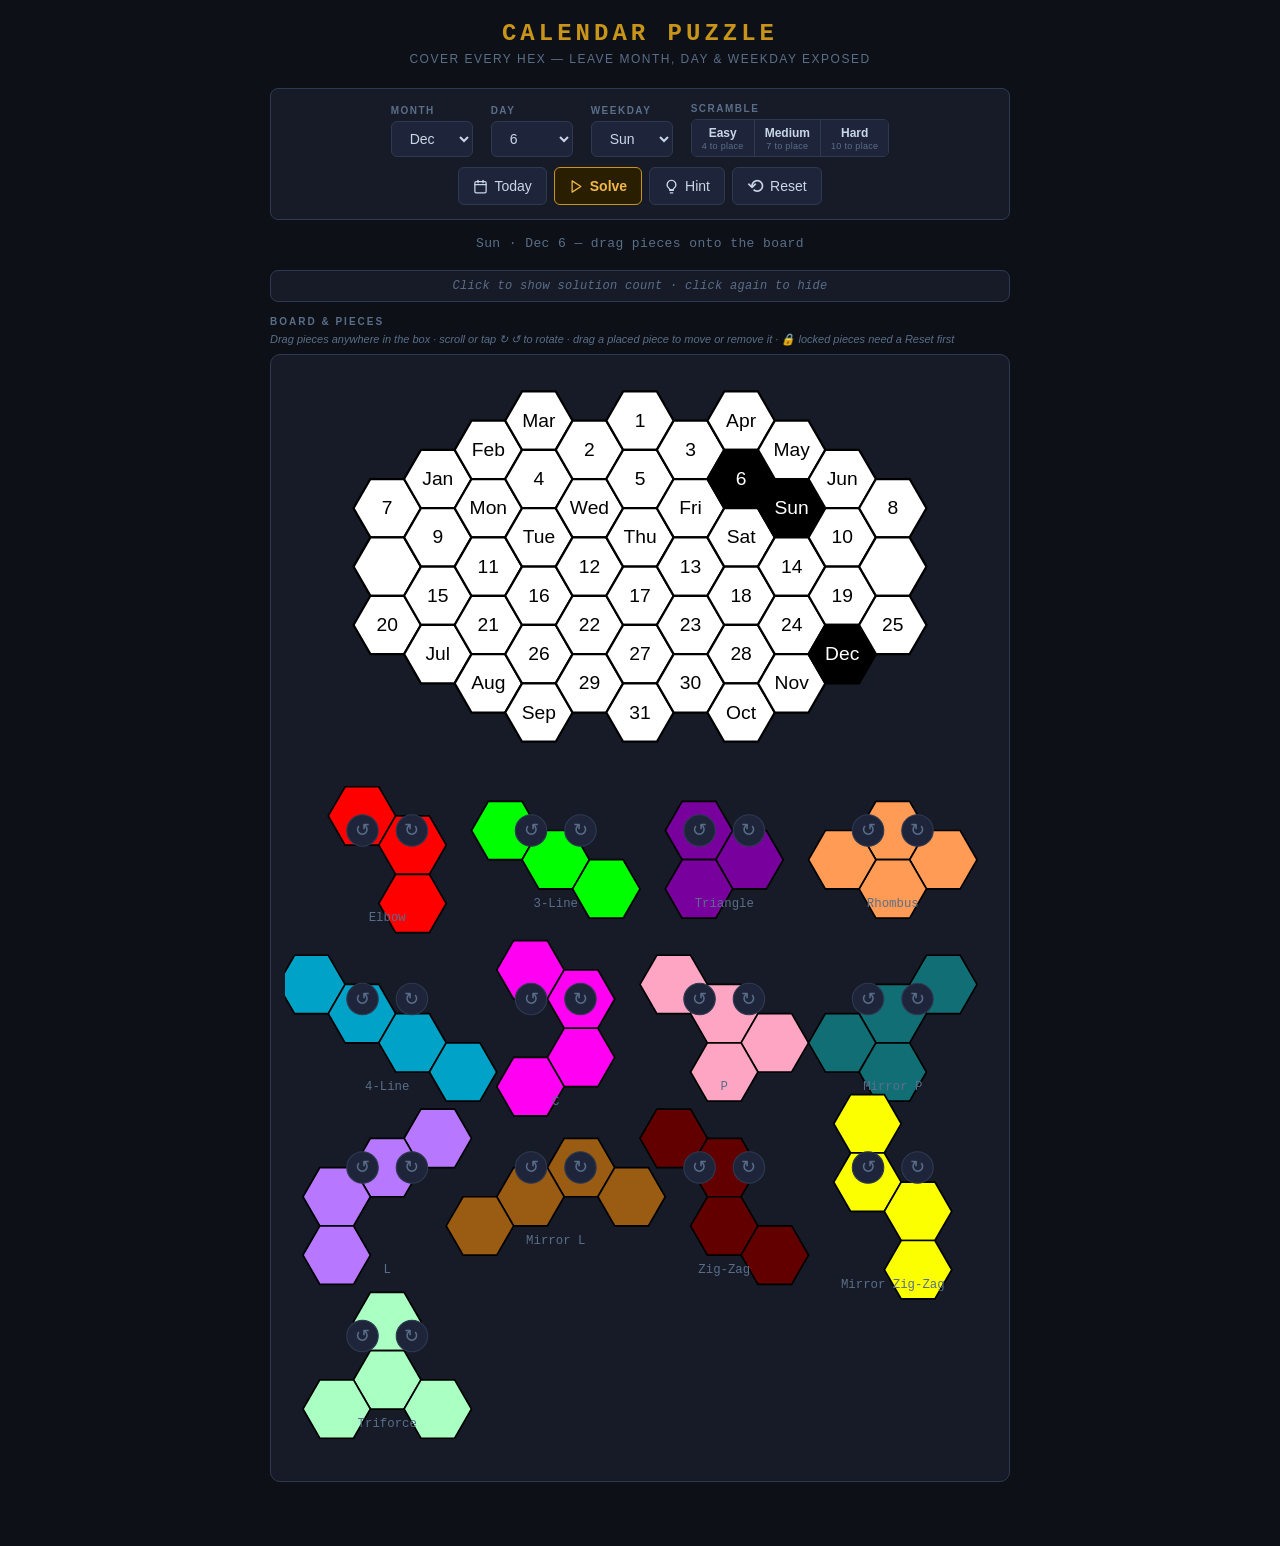
==== index.html @ e6e09b1a "added randomization to solver and hinter" ====
<!DOCTYPE html>
<html lang="en">
<head>
  <meta charset="UTF-8" />
  <meta name="viewport" content="width=device-width, initial-scale=1.0" />
  <title>Hex Calendar Puzzle</title>
  <style>
    *, *::before, *::after { box-sizing: border-box; margin: 0; padding: 0; }

    :root {
      --bg:         #0d1117;
      --surface:    #161b27;
      --surface2:   #1e253a;
      --border:     #2e3a52;
      --border-hi:  #4a5e80;
      --text:       #c9d6e8;
      --text-muted: #5a6e8a;
      --accent:     #c8941a;
      --accent-hi:  #f0b84a;
      --danger:     #e05555;
      --success:    #4caf50;
      --radius:     8px;
      --mono:       'Courier New', Courier, monospace;
      --ui:         -apple-system, BlinkMacSystemFont, 'Segoe UI', sans-serif;
    }

    body {
      font-family: var(--ui);
      background: var(--bg);
      color: var(--text);
      min-height: 100vh;
      display: flex;
      flex-direction: column;
      align-items: center;
      padding: 20px 16px 48px;
    }

    header { text-align: center; margin-bottom: 22px; }

    h1 {
      font-family: var(--mono);
      font-size: clamp(16px, 4vw, 24px);
      font-weight: 700;
      letter-spacing: 4px;
      text-transform: uppercase;
      color: var(--accent);
      margin-bottom: 5px;
    }

    .tagline {
      font-size: 12px;
      color: var(--text-muted);
      letter-spacing: 1.5px;
      text-transform: uppercase;
    }

    .controls {
      background: var(--surface);
      border: 1px solid var(--border);
      border-radius: var(--radius);
      padding: 14px 18px;
      display: flex;
      flex-wrap: wrap;
      gap: 10px 18px;
      align-items: flex-end;
      justify-content: center;
      margin-bottom: 16px;
      width: 100%;
      max-width: 740px;
    }

    .cg { display: flex; flex-direction: column; gap: 5px; }

    label {
      font-size: 10px;
      font-weight: 600;
      letter-spacing: 1.5px;
      text-transform: uppercase;
      color: var(--text-muted);
    }

    select {
      background: var(--surface2);
      border: 1px solid var(--border);
      border-radius: 6px;
      color: var(--text);
      font-size: 14px;
      font-family: var(--ui);
      padding: 8px 14px;
      cursor: pointer;
      outline: none;
      min-width: 82px;
      transition: border-color 0.15s;
      appearance: auto;
    }
    select:hover, select:focus { border-color: var(--border-hi); }

    .btn {
      display: inline-flex;
      align-items: center;
      justify-content: center;
      gap: 6px;
      background: var(--surface2);
      border: 1px solid var(--border);
      border-radius: 6px;
      color: var(--text);
      font-family: var(--ui);
      font-size: 14px;
      height: 38px;
      padding: 8px 14px;
      cursor: pointer;
      transition: background 0.15s, border-color 0.15s, transform 0.1s;
      white-space: nowrap;
    }
    .btn:hover { background: #252f47; border-color: var(--border-hi); }
    .btn:active { transform: scale(0.97); }
    .btn:disabled { opacity: 0.4; cursor: not-allowed; transform: none; }

    .btn.primary {
      background: #2a1e00;
      border-color: var(--accent);
      color: var(--accent-hi);
      font-weight: 600;
    }
    .btn.primary:hover { background: #3a2800; }

    .btn svg {
      width: 15px; height: 15px;
      stroke: currentColor; fill: none;
      stroke-width: 2; stroke-linecap: round; stroke-linejoin: round;
      flex-shrink: 0;
    }

    .btn-symbol { font-size: 20px; }

    .scramble-group {
      display: flex;
      border: 1px solid var(--border);
      border-radius: 6px;
      overflow: hidden;
      height: 38px;
    }
    .scramble-opt {
      flex: 1;
      display: flex;
      flex-direction: column;
      align-items: center;
      justify-content: center;
      gap: 1px;
      background: var(--surface2);
      border: none;
      border-right: 1px solid var(--border);
      color: var(--text);
      font-family: var(--ui);
      cursor: pointer;
      padding: 4px 10px;
      transition: background 0.15s, opacity 0.15s;
    }
    .scramble-opt:last-child { border-right: none; }
    .scramble-opt:hover { background: #252f47; }
    .scramble-opt:active { transform: scale(0.97); }
    .scramble-opt:disabled { opacity: 0.4; cursor: not-allowed; transform: none; }
    .scramble-opt .so-title {
      font-size: 12px;
      font-weight: 600;
    }
    .scramble-opt .so-sub {
      font-size: 9px;
      color: var(--text-muted);
      letter-spacing: 0.3px;
      white-space: nowrap;
    }

    @keyframes spin { to { transform: rotate(360deg); } }
    .spinner {
      display: none;
      width: 15px; height: 15px;
      border: 2px solid transparent;
      border-top-color: var(--accent-hi);
      border-radius: 50%;
      animation: spin 0.65s linear infinite;
    }

    #output {
      font-size: 13px;
      font-family: var(--mono);
      color: var(--text-muted);
      text-align: center;
      min-height: 20px;
      margin-bottom: 14px;
      letter-spacing: 0.4px;
      transition: color 0.2s;
    }
    #output.solved  { color: var(--success); font-weight: 700; }
    #output.error   { color: var(--danger); }
    #output.loading { color: var(--accent-hi); }

    .solution-info {
      display: flex;
      align-items: center;
      justify-content: center;
      gap: 8px;
      font-family: var(--mono);
      font-size: 12px;
      color: var(--text-muted);
      background: var(--surface);
      border: 1px solid var(--border);
      border-radius: var(--radius);
      padding: 8px 14px;
      margin-bottom: 14px;
      width: 100%;
      max-width: 740px;
      letter-spacing: 0.3px;
      transition: border-color 0.2s;
      cursor: pointer;
      user-select: none;
    }
    .solution-info:hover { border-color: var(--border-hi); }
    .solution-info .si-label {
      text-transform: uppercase;
      letter-spacing: 1px;
      font-size: 10px;
    }
    .solution-info .si-value {
      color: var(--accent-hi);
      font-weight: 700;
      font-size: 14px;
    }
    .solution-info .si-placeholder {
      font-style: italic;
    }
    .solution-info.zero { border-color: var(--danger); }
    .solution-info.zero .si-value { color: var(--danger); }
    .solution-info.capped .si-value { color: var(--accent-hi); }
    .solution-info.paused {
      opacity: 0.5;
      transition: opacity 0.15s;
    }

    /* ── merged board + tray box ─────────────────────────── */
    .puzzle-header {
      display: flex;
      align-items: center;
      justify-content: space-between;
      flex-wrap: wrap;
      gap: 6px 14px;
      width: 100%;
      max-width: 740px;
      margin-bottom: 8px;
    }

    .puzzle-title {
      font-size: 10px;
      font-weight: 600;
      letter-spacing: 2px;
      text-transform: uppercase;
      color: var(--text-muted);
    }

    .puzzle-hint {
      font-size: 11px;
      color: var(--text-muted);
      font-style: italic;
    }

    .puzzle-box {
      background: var(--surface);
      border: 1px solid var(--border);
      border-radius: 10px;
      padding: 14px;
      width: 100%;
      max-width: 740px;
      position: relative;
      transition: opacity 0.2s;
    }

    #board, #board * {
      touch-action: none;
    }

    #board {
      display: block;
      width: 100%;
      height: auto;
    }

    .piece-group { cursor: grab; touch-action: none; }
    .piece-group.dragging { cursor: grabbing; }
    .piece-group .rot-btn-bg { fill: var(--surface2); stroke: var(--border); }
    .piece-group .rot-btn-txt { fill: var(--text-muted); }
    .piece-group:hover .rot-btn-bg { stroke: var(--border-hi); }

    .drop-valid   { filter: drop-shadow(0 0 6px rgba(76,175,80,0.9)); }
    .drop-invalid { filter: drop-shadow(0 0 6px rgba(224,85,85,0.9)); }

    .locked-cell { cursor: not-allowed !important; }
    .locked-label { pointer-events: none; }

    /* Hint highlighting: marks the target cells on the board, and the tray
       piece that goes there — shows where, leaves placing it to the player. */
    .hint-cell { fill-opacity: 0.45; stroke-width: 5; pointer-events: none; }

    .piece-group.hint-target { filter: drop-shadow(0 0 8px #ffee58) drop-shadow(0 0 8px #ffee58); }

    .legend {
      margin-top: 16px;
      display: flex;
      flex-wrap: wrap;
      gap: 6px 12px;
      justify-content: center;
      max-width: 740px;
    }

    .li {
      display: flex;
      align-items: center;
      gap: 5px;
      font-size: 11px;
      color: var(--text-muted);
    }

    .sw {
      width: 13px; height: 13px;
      border-radius: 3px;
      border: 1px solid rgba(255,255,255,0.1);
      flex-shrink: 0;
    }

    @media (max-width: 480px) {
      .controls { padding: 10px 12px; gap: 8px 12px; }
      select { font-size: 13px; padding: 6px 8px; min-width: 72px; }
      .btn { font-size: 12px; padding: 7px 10px; }
    }
  </style>
</head>
<body>

<header>
  <h1>Calendar Puzzle</h1>
  <p class="tagline">Cover every hex — leave month, day &amp; weekday exposed</p>
</header>

<div class="controls">
  <div class="cg">
    <label for="selMonth">Month</label>
    <select id="selMonth">
      <option>Jan</option><option>Feb</option><option>Mar</option>
      <option>Apr</option><option>May</option><option>Jun</option>
      <option>Jul</option><option>Aug</option><option>Sep</option>
      <option>Oct</option><option>Nov</option><option>Dec</option>
    </select>
  </div>
  <div class="cg">
    <label for="selDay">Day</label>
    <select id="selDay"></select>
  </div>
  <div class="cg">
    <label for="selWeekday">Weekday</label>
    <select id="selWeekday">
      <option>Sun</option><option>Mon</option><option>Tue</option>
      <option>Wed</option><option>Thu</option><option>Fri</option><option>Sat</option>
    </select>
  </div>
  <div class="cg">
    <label>Scramble</label>
    <div class="scramble-group" id="scrambleGroup">
      <button type="button" class="scramble-opt" id="scrambleEasy" data-n="9">
        <span class="so-title">Easy</span>
        <span class="so-sub">4 to place</span>
      </button>
      <button type="button" class="scramble-opt" id="scrambleMedium" data-n="6">
        <span class="so-title">Medium</span>
        <span class="so-sub">7 to place</span>
      </button>
      <button type="button" class="scramble-opt" id="scrambleHard" data-n="3">
        <span class="so-title">Hard</span>
        <span class="so-sub">10 to place</span>
      </button>
    </div>
  </div>
  <div class="cg" style="flex-direction:row;gap:7px;align-items:flex-end;">
    <button class="btn" id="todayBtn">
      <svg viewBox="0 0 24 24"><rect x="3" y="4" width="18" height="18" rx="2"/><line x1="3" y1="9" x2="21" y2="9"/><line x1="8" y1="2" x2="8" y2="6"/><line x1="16" y1="2" x2="16" y2="6"/></svg>
      Today
    </button>
    <button class="btn primary" id="solveButton">
      <span class="spinner" id="spinner"></span>
      <svg id="solveIcon" viewBox="0 0 24 24"><polygon points="5 3 19 12 5 21 5 3"/></svg>
      Solve
    </button>
    <button class="btn" id="hintButton">
      <span class="spinner" id="hintSpinner"></span>
      <svg id="hintIcon" viewBox="0 0 24 24"><path d="M9 18h6"/><path d="M10 22h4"/><path d="M12 2a7 7 0 0 0-4 12.7c.6.5 1 1.2 1 2.05V17h6v-.25c0-.85.4-1.55 1-2.05A7 7 0 0 0 12 2z"/></svg>
      Hint
    </button>
    <button class="btn" id="resetBtn">
      <span class="btn-symbol">⟲</span>Reset
    </button>
  </div>
</div>

<div id="output">Choose a date above, then drag pieces or hit Solve</div>

<div class="solution-info" id="solutionInfo" role="button" tabindex="0" title="Click to reveal the solution count">
  <span class="si-placeholder" id="solutionPlaceholder">Click to show solution count · click again to hide</span>
  <span class="si-label">Possible solutions from here</span>
  <span class="si-value" id="solutionCountVal">–</span>
</div>

<div class="puzzle-header">
  <span class="puzzle-title">Board &amp; pieces</span>
  <span class="puzzle-hint">Drag pieces anywhere in the box · scroll or tap ↻ ↺ to rotate · drag a placed piece to move or remove it · 🔒 locked pieces need a Reset first</span>
</div>

<div class="puzzle-box" id="puzzleBox">
  <svg id="board" xmlns="http://www.w3.org/2000/svg"></svg>
</div>

<div class="legend" id="legend"></div>

<script>
"use strict";

const BOARD = [
    [  "7",    "",  "20",  null,  null,  null,  null,  null],
    ["Jan",   "9",  "15", "Jul",  null,  null,  null,  null],
    ["Feb", "Mon",  "11",  "21", "Aug",  null,  null,  null],
    ["Mar",   "4", "Tue",  "16",  "26", "Sep",  null,  null],
    [ null,   "2", "Wed",  "12",  "22",  "29",  null,  null],
    [ null,   "1",   "5", "Thu",  "17",  "27",  "31",  null],
    [ null,  null,   "3", "Fri",  "13",  "23",  "30",  null],
    [ null,  null, "Apr",   "6", "Sat",  "18",  "28", "Oct"],
    [ null,  null,  null, "May", "Sun",  "14",  "24", "Nov"],
    [ null,  null,  null,  null, "Jun",  "10",  "19", "Dec"],
    [ null,  null,  null,  null,  null,   "8",    "",  "25"],
];

function boardToSolution(board, targetMonth, targetDay, targetWeekday) {
    const rows = board.length;
    const cols = board[0].length;
    const solution = Array.from({length: rows}, () => Array(cols).fill(0));
    for (let r = 0; r < rows; r++) {
        for (let c = 0; c < cols; c++) {
            const val = board[r][c];
            if (val === null) {
                solution[r][c] = -1;
            } else if (val === targetMonth || val === targetDay || val === targetWeekday) {
                solution[r][c] = -2;
            }
        }
    }
    return solution;
}

const PIECES = {
             "Elbow": [[0,0], [1,0], [2,1]],
            "3-Line": [[0,0], [1,0], [2,0]],
          "Triangle": [[0,0], [1,0], [1,1]],
           "Rhombus": [[0,0], [1,0], [1,1], [0,1]],
            "4-Line": [[0,0], [1,0], [2,0], [3,0]],
                 "C": [[0,0], [1,0], [2,1], [2,2]],
                 "P": [[0,0], [1,0], [2,0], [2,1]],
          "Mirror P": [[0,0], [0,1], [0,2], [1,2]],
                 "L": [[0,0], [0,1], [0,2], [1,3]],
          "Mirror L": [[0,0], [0,1], [0,2], [1,0]],
           "Zig-Zag": [[0,0], [1,0], [2,1], [3,1]],
    "Mirror Zig-Zag": [[0,0], [1,1], [2,1], [3,2]],
          "Triforce": [[0,0], [1,1], [2,1], [1,2]]
};

function generateUniqueRotations(basePiece) {
    const rotations = [];
    const seen = new Set();
    let currentPiece = basePiece.map(c => [...c]);
    for (let i = 0; i < 6; i++) {
        const rotated = currentPiece.map(([x, y]) => [x - y, x]);
        const [x0, y0] = rotated[0];
        const anchored = rotated.map(([x, y]) => [x - x0, y - y0]);
        const minX = Math.min(...anchored.map(([x]) => x));
        const minY = Math.min(...anchored.map(([,y]) => y));
        const normalized = anchored.map(([x, y]) => [x - minX, y - minY]).sort();
        const key = JSON.stringify(normalized);
        if (!seen.has(key)) {
            seen.add(key);
            rotations.push(anchored);
        }
        currentPiece = rotated;
    }
    return rotations;
}

const PIECE_ROTATIONS = Object.fromEntries(
    Object.entries(PIECES).map(([name, coords]) => [name, generateUniqueRotations(coords)])
);

const NEIGHBOR_COORDS = [[-1,0], [1,0], [0,-1], [0,1], [1,1], [-1,-1]];

// Fisher–Yates shuffle into a new array — never mutates the input, since
// PIECE_ROTATIONS entries are shared global data reused across every solve.
function shuffledCopy(arr) {
    const a = arr.slice();
    for (let i = a.length - 1; i > 0; i--) {
        const j = Math.floor(Math.random() * (i + 1));
        [a[i], a[j]] = [a[j], a[i]];
    }
    return a;
}

class PuzzleSolver {
    constructor(board, targetMonth, targetDay, targetWeekday, fixedState = null) {
        this.board = board;
        this.targetMonth = targetMonth;
        this.targetDay = targetDay;
        this.targetWeekday = targetWeekday;
        this.rows = board.length;
        this.cols = board[0].length;
        this.solution = [];
        this.usedPieces = {};
        this.fixedState = fixedState; // pieces already on the board that must stay put
        // Randomize which piece/rotation/anchor candidatePlacements() tries
        // first, so Solve and Hint don't always land on the same solution
        // for a given fixed state. SolutionCounter (below) turns this back
        // off, since it just needs a correct total, not variety.
        this.randomizeOrder = true;
        this.solverSetup();
    }

    solverSetup() {
        this.solution = this.fixedState
            ? this.fixedState.map(row => row.slice())
            : boardToSolution(BOARD, this.targetMonth, this.targetDay, this.targetWeekday);
        this.usedPieces = Object.fromEntries(Object.entries(PIECES).map(([name]) => [name, false]));
        if (this.fixedState) {
            // Any piece already present in the fixed state is locked in: mark it
            // used so the solver treats those cells as filled and never tries to
            // place (or displace) that piece elsewhere.
            const placedColors = new Set();
            for (const row of this.solution) for (const v of row) if (v > 0) placedColors.add(v);
            PIECE_NAMES.forEach((name, i) => {
                if (placedColors.has(i + 1)) this.usedPieces[name] = true;
            });
        }
    }

    hasUnfillableHoles() {
        const visited = Array.from({length: this.rows}, () => Array(this.cols).fill(false));
        for (let r = 0; r < this.rows; r++) {
            for (let c = 0; c < this.cols; c++) {
                if (this.solution[r][c] !== 0 || visited[r][c]) continue;
                let size = 0;
                const queue = [[r, c]];
                visited[r][c] = true;
                while (queue.length) {
                    const [cr, cc] = queue.shift();
                    size++;
                    for (const [dr, dc] of NEIGHBOR_COORDS) {
                        const nr = cr + dr, nc = cc + dc;
                        if (nr >= 0 && nr < this.rows && nc >= 0 && nc < this.cols &&
                            this.solution[nr][nc] === 0 && !visited[nr][nc]) {
                            visited[nr][nc] = true;
                            queue.push([nr, nc]);
                        }
                    }
                }
                // Piece sizes are 3 (×3) and 4 (×10). A connected empty region can
                // only ever be filled if its size is some non-negative combination
                // of 3s and 4s — impossible sizes are exactly 1, 2, and 5 (the
                // Frobenius/"coin problem" gaps for denominations 3 and 4; every
                // integer above 5, including 7 = 3+4, is representable). This is a
                // fast necessary-condition prune, not a full fit/shape check —
                // hasUnfillableHoles() catches only clearly-dead branches early;
                // the real placement search still verifies everything else.
                if ([1, 2, 5].includes(size)) return true;
            }
        }
        return false;
    }

    // First still-empty board cell, in reading order, or null if the board
    // is completely filled.
    findFirstEmptyCell() {
        for (let r = 0; r < this.rows; r++)
            for (let c = 0; c < this.cols; c++)
                if (this.solution[r][c] === 0) return [r, c];
        return null;
    }

    // Every way an unused piece (in some rotation, anchored at some cell of
    // itself) can be placed so that it covers the given target cell without
    // overlapping a filled cell or running off the board. Shared by both
    // PuzzleSolver (stop at the first full solution) and SolutionCounter
    // (keep going and tally every solution) so the placement-generation
    // logic itself only lives in one place.
    *candidatePlacements(rTarget, cTarget) {
        let pieceOrder = PIECE_NAMES.map((name, idx) => [idx, name]);
        if (this.randomizeOrder) pieceOrder = shuffledCopy(pieceOrder);

        for (const [idx, name] of pieceOrder) {
            if (this.usedPieces[name]) continue;
            const orientations = this.randomizeOrder ? shuffledCopy(PIECE_ROTATIONS[name]) : PIECE_ROTATIONS[name];
            for (const orientation of orientations) {
                const pivots = this.randomizeOrder ? shuffledCopy(orientation) : orientation;
                for (const [rPivot, cPivot] of pivots) {
                    const placed = [];
                    let canPlace = true;
                    for (const [dx, dy] of orientation) {
                        const nr = rTarget + dx - rPivot;
                        const nc = cTarget + dy - cPivot;
                        if (nr >= 0 && nr < this.rows && nc >= 0 && nc < this.cols &&
                            this.solution[nr][nc] === 0) {
                            placed.push([nr, nc]);
                        } else {
                            canPlace = false;
                            break;
                        }
                    }
                    if (canPlace) yield { idx, name, placed };
                }
            }
        }
    }

    solve() {
        if (this.hasUnfillableHoles()) return false;
        const target = this.findFirstEmptyCell();
        if (!target) return true;
        const [rTarget, cTarget] = target;
        for (const { idx, name, placed } of this.candidatePlacements(rTarget, cTarget)) {
            for (const [pr, pc] of placed) this.solution[pr][pc] = idx + 1;
            this.usedPieces[name] = true;
            if (this.solve()) return true;
            this.usedPieces[name] = false;
            for (const [pr, pc] of placed) this.solution[pr][pc] = 0;
        }
        return false;
    }
}

function solveCalendar(month, day, weekday, fixedState = null) {
    const solver = new PuzzleSolver(BOARD, month, day, weekday, fixedState);
    return { solved: solver.solve(), solution: solver.solution };
}

/* ═══════════════════════════════════════════════════════════
   Solution counting — extends PuzzleSolver and reuses all of its
   setup (solverSetup), pruning (hasUnfillableHoles), and placement
   enumeration (candidatePlacements/findFirstEmptyCell). Only
   solve() itself is overridden, since counting needs genuinely
   different termination behavior: instead of stopping at the
   first full solution, it keeps going and tallies every way the
   remaining empty cells could be filled from here. Exhaustive
   counting on a mostly-empty board can explore an enormous search
   tree, so this is bounded by both a result cap and a wall-clock
   time budget; once either is hit it reports a lower bound
   instead of hanging the tab.
═══════════════════════════════════════════════════════════ */
class SolutionCounter extends PuzzleSolver {
    constructor(board, targetMonth, targetDay, targetWeekday, fixedState, cap, timeBudgetMs) {
        super(board, targetMonth, targetDay, targetWeekday, fixedState);
        // Counting needs an exhaustive, reproducible traversal — not variety —
        // so turn PuzzleSolver's randomized ordering back off.
        this.randomizeOrder = false;
        this.count = 0;
        this.nodes = 0;
        this.cap = cap;
        this.timeBudgetMs = timeBudgetMs;
        this.startTime = Date.now();
        this.timedOut = false;
    }

    solve() {
        this.nodes++;
        // Only check the clock every so often — Date.now() on every node
        // would itself slow the search down.
        if ((this.nodes & 0xFFF) === 0 && Date.now() - this.startTime > this.timeBudgetMs) {
            this.timedOut = true;
            return;
        }
        if (this.timedOut || this.count >= this.cap) return;
        if (this.hasUnfillableHoles()) return;

        const target = this.findFirstEmptyCell();
        if (!target) { this.count++; return; }

        const [rTarget, cTarget] = target;
        for (const { idx, name, placed } of this.candidatePlacements(rTarget, cTarget)) {
            for (const [pr, pc] of placed) this.solution[pr][pc] = idx + 1;
            this.usedPieces[name] = true;
            this.solve();
            this.usedPieces[name] = false;
            for (const [pr, pc] of placed) this.solution[pr][pc] = 0;
            if (this.timedOut || this.count >= this.cap) return;
        }
    }
}

const SOLUTION_COUNT_CAP = 100;
const SOLUTION_COUNT_TIME_BUDGET_MS = 1000;

function countSolutionsFromState(month, day, weekday, fixedState) {
    const counter = new SolutionCounter(
        BOARD, month, day, weekday, fixedState,
        SOLUTION_COUNT_CAP, SOLUTION_COUNT_TIME_BUDGET_MS
    );
    counter.solve();
    return {
        count: counter.count,
        capped: counter.count >= SOLUTION_COUNT_CAP,
        timedOut: counter.timedOut
    };
}

// Recomputing is deferred (rAF + setTimeout) so it never blocks the redraw
// or drag flow that triggered it, and a token guards against an older,
// slower count overwriting a newer board state's result if two updates
// get scheduled back-to-back.
let solutionCountToken = 0;

// Whether the player has chosen to hide the solution count (a spoiler for
// the puzzle's difficulty). We still keep computing it in the background so
// it's ready instantly the moment they reveal it again.
let solutionCountHidden = true; // collapsed by default
let lastSolutionResult = null;

// Shows/hides the placeholder vs. the actual label+value based purely on
// the current hidden preference — 0 solutions is treated the same as any
// other count, so the player can only find out by choosing to reveal it.
// The red/orange border styling is likewise only applied while expanded —
// a collapsed div should look neutral, not give away a dead end via color.
function updateSolutionInfoDisplay() {
    const wrap = document.getElementById("solutionInfo");
    const placeholder = document.getElementById("solutionPlaceholder");
    const label = wrap ? wrap.querySelector(".si-label") : null;
    const valEl = document.getElementById("solutionCountVal");
    if (!wrap || !placeholder || !label || !valEl) return;

    const expanded = !solutionCountHidden;

    placeholder.style.display = expanded ? "none" : "inline";
    label.style.display = expanded ? "inline" : "none";
    valEl.style.display = expanded ? "inline" : "none";
    wrap.title = solutionCountHidden ? "Click to reveal the solution count" : "Click to hide the solution count";

    wrap.classList.remove("zero", "capped");
    if (expanded && lastSolutionResult) {
        const { count, capped, timedOut } = lastSolutionResult;
        if (count === 0) wrap.classList.add("zero");
        else if (capped || timedOut) wrap.classList.add("capped");
    }
}

function toggleSolutionCountHidden() {
    solutionCountHidden = !solutionCountHidden;
    updateSolutionInfoDisplay();
}

function scheduleSolutionCount() {
    // While a piece is picked up, the board is mid-move and not a state worth
    // spending a search on — skip entirely and leave the last known count
    // showing (dimmed via the "paused" class) until the piece is dropped.
    if (isHoldingPiece) return;

    const token = ++solutionCountToken;
    const wrap = document.getElementById("solutionInfo");
    const valEl = document.getElementById("solutionCountVal");
    if (wrap && valEl) {
        wrap.classList.remove("zero", "capped");
        valEl.textContent = "counting…";
    }
    requestAnimationFrame(() => setTimeout(() => {
        if (token !== solutionCountToken) return; // superseded by a newer board state
        const m = selMonth.value, d = selDay.value, w = selWeekday.value;
        const fixedState = manualState.map(row => row.slice());
        const result = countSolutionsFromState(m, d, w, fixedState);
        if (token !== solutionCountToken) return;
        renderSolutionCount(result);
    }, 20));
}

function renderSolutionCount(result) {
    lastSolutionResult = result;
    const valEl = document.getElementById("solutionCountVal");
    if (!valEl) return;

    const { count, capped, timedOut } = result;
    if (count === 0) {
        valEl.textContent = "0 — no solution from here";
    } else if (capped) {
        valEl.textContent = `${SOLUTION_COUNT_CAP}+`;
    } else if (timedOut) {
        valEl.textContent = `${count}+ (still counting…)`;
    } else {
        valEl.textContent = `${count}`;
    }
    updateSolutionInfoDisplay();
}

(() => {
    const wrap = document.getElementById("solutionInfo");
    if (!wrap) return;
    wrap.addEventListener("click", toggleSolutionCountHidden);
    wrap.addEventListener("keydown", e => {
        if (e.key === "Enter" || e.key === " ") { e.preventDefault(); toggleSolutionCountHidden(); }
    });
    updateSolutionInfoDisplay();
})();

const COLORS = {
    "-2": "#000000", "-1": "none", "0": "#ffffff",
     "1": "#ff0000",  "2": "#00ff00",  "3": "#78009D",
     "4": "#ff9b54",  "5": "#00a3c7",  "6": "#ff00f2",
     "7": "#ffa5c4",  "8": "#126E75",  "9": "#b778ff",
    "10": "#9A5B12", "11": "#620000", "12": "#FBFF00", "13": "#aaffc3",
};

const HEX_RADIUS = 30;

function hexPoints(cx, cy) {
    const points = [];
    for (let i = 0; i < 6; i++) {
        const ang = (Math.PI / 180) * (60 * i);
        points.push(`${cx + HEX_RADIUS * Math.cos(ang)},${cy + HEX_RADIUS * Math.sin(ang)}`);
    }
    return points.join(" ");
}

// boardToPixel(row, col): row drives x-axis, col drives y-axis (with shear)
// x = 1.5 * R * row
// y = sqrt(3) * R * (col - row/2)
function boardToPixel(row, col) {
    return [
        1.5 * HEX_RADIUS * row,
        Math.sqrt(3) * HEX_RADIUS * (col - row / 2)
    ];
}

function makeSVG(tag) {
    return document.createElementNS("http://www.w3.org/2000/svg", tag);
}

/* ═══════════════════════════════════════════════════════════
   Merged board + tray layout
   The whole SVG is one shared coordinate space: the calendar
   grid occupies the top region, and the open "tray" region
   below it is free space where loose pieces can be dropped
   anywhere.
═══════════════════════════════════════════════════════════ */
const PIECE_NAMES = Object.keys(PIECES);

function computeLayout() {
    // Natural (unshifted) board bounding box, using the raw boardToPixel formula.
    let minX = Infinity, maxX = -Infinity, minY = Infinity, maxY = -Infinity;
    for (let r = 0; r < BOARD.length; r++) {
        for (let c = 0; c < BOARD[r].length; c++) {
            if (BOARD[r][c] === null) continue;
            const [x, y] = boardToPixel(r, c);
            minX = Math.min(minX, x - HEX_RADIUS);
            maxX = Math.max(maxX, x + HEX_RADIUS);
            minY = Math.min(minY, y - HEX_RADIUS);
            maxY = Math.max(maxY, y + HEX_RADIUS);
        }
    }
    const boardW = maxX - minX, boardH = maxY - minY;
    const trayCols = 4;
    const slot = 150;
    const trayRows = Math.ceil(PIECE_NAMES.length / trayCols);
    const trayW = trayCols * slot;
    const trayH = trayRows * slot;
    const gap = 26;
    const pad = 16;
    const totalW = Math.max(boardW, trayW);
    const totalH = boardH + gap + trayH;

    // BOARD_ORIGIN maps raw boardToPixel(row,col) output into world space,
    // shifted so the board is horizontally centered within totalW and
    // top-aligned at world y = 0.
    const boardOrigin = {
        x: (totalW - boardW) / 2 - minX,
        y: -minY
    };

    // Tray region is likewise centered within totalW, placed below the board.
    const trayX0 = (totalW - trayW) / 2;
    const trayY0 = boardH + gap;

    return {
        boardOrigin,
        boardMinX: (totalW - boardW) / 2, boardMaxX: (totalW - boardW) / 2 + boardW,
        boardMinY: 0, boardMaxY: boardH,
        trayX0, trayY0, trayCols, trayRows, slot,
        viewX: -pad, viewY: -pad,
        viewW: totalW + pad * 2, viewH: totalH + pad * 2
    };
}

const LAYOUT = computeLayout();
const BOARD_ORIGIN = LAYOUT.boardOrigin;

function initSVG() {
    const svg = document.getElementById("board");
    svg.innerHTML = "";
    svg.setAttribute("viewBox", `${LAYOUT.viewX} ${LAYOUT.viewY} ${LAYOUT.viewW} ${LAYOUT.viewH}`);

    // Diagonal-hatch pattern overlaid on locked (scrambled) pieces so they
    // read as "not draggable" at a glance, independent of piece color.
    const defs = makeSVG("defs");
    const pattern = makeSVG("pattern");
    pattern.setAttribute("id", "lockHatch");
    pattern.setAttribute("width", "7");
    pattern.setAttribute("height", "7");
    pattern.setAttribute("patternUnits", "userSpaceOnUse");
    pattern.setAttribute("patternTransform", "rotate(45)");
    const hatchLine = makeSVG("line");
    hatchLine.setAttribute("x1", "0"); hatchLine.setAttribute("y1", "0");
    hatchLine.setAttribute("x2", "0"); hatchLine.setAttribute("y2", "7");
    hatchLine.setAttribute("stroke", "rgba(13,17,23,0.6)");
    hatchLine.setAttribute("stroke-width", "3.5");
    pattern.appendChild(hatchLine);
    defs.appendChild(pattern);
    svg.appendChild(defs);

    const boardLayer = makeSVG("g");
    boardLayer.id = "boardLayer";
    svg.appendChild(boardLayer);
    const freeLayer = makeSVG("g");
    freeLayer.id = "freeLayer";
    svg.appendChild(freeLayer);
    const hintLayer = makeSVG("g");
    hintLayer.id = "hintLayer";
    hintLayer.style.pointerEvents = "none";
    svg.appendChild(hintLayer);
}

function drawBoard(board) {
    // The board's real state is changing, so any earlier hint is now stale —
    // clear it rather than leaving a highlight pointing at an outdated target.
    hintedPieceIdx = -1;
    const hintLayer = document.getElementById("hintLayer");
    if (hintLayer) hintLayer.innerHTML = "";

    const layer = document.getElementById("boardLayer");
    layer.innerHTML = "";
    const lockedCentroids = {}; // colorIdx -> {sx, sy, n}

    for (let row = 0; row < board.length; row++) {
        for (let col = 0; col < board[row].length; col++) {
            const cell = board[row][col];
            if (cell === -1) continue;

            const [rawX, rawY] = boardToPixel(row, col);
            const x = rawX + BOARD_ORIGIN.x, y = rawY + BOARD_ORIGIN.y;
            const isLocked = cell > 0 && pieceStates[cell - 1] && pieceStates[cell - 1].locked;

            const poly = makeSVG("polygon");
            poly.setAttribute("points", hexPoints(x, y));
            poly.setAttribute("fill", COLORS[cell]);
            poly.setAttribute("stroke", "black");
            poly.setAttribute("stroke-width", "2");
            if (cell > 0) {
                if (isLocked) {
                    // Locked pieces (placed by Scramble) can't be picked up —
                    // no drag listeners — and are visually flagged with a
                    // dashed outline plus a hatch overlay below.
                    poly.setAttribute("class", "locked-cell");
                    poly.setAttribute("stroke-dasharray", "3,2.5");
                } else {
                    poly.style.cursor = "grab";
                    poly.dataset.row = row;
                    poly.dataset.col = col;
                    poly.addEventListener("pointerdown", onBoardPieceDragStart, {passive: false});
                    poly.addEventListener("touchstart", blockNativeTouchScroll, {passive: false});
                }
            }
            layer.appendChild(poly);

            if (isLocked) {
                const hatch = makeSVG("polygon");
                hatch.setAttribute("points", hexPoints(x, y));
                hatch.setAttribute("fill", "url(#lockHatch)");
                hatch.setAttribute("stroke", "none");
                hatch.setAttribute("class", "locked-label");
                layer.appendChild(hatch);

                const acc = (lockedCentroids[cell] = lockedCentroids[cell] || { sx: 0, sy: 0, n: 0 });
                acc.sx += x; acc.sy += y; acc.n++;
            }

            const text = makeSVG("text");
            text.setAttribute("x", x);
            text.setAttribute("y", y);
            text.setAttribute("text-anchor", "middle");
            text.setAttribute("dominant-baseline", "middle");
            text.setAttribute("dy", "0.05em");
            text.setAttribute("font-size", String(HEX_RADIUS / 1.75));
            text.setAttribute("font-family", "Arial");
            text.setAttribute("fill", cell === -2 ? "white" : "black");
            text.textContent = BOARD[row][col];
            if (cell > 0) {
                if (isLocked) {
                    text.setAttribute("class", "locked-label");
                } else {
                    text.style.cursor = "grab";
                    text.dataset.row = row;
                    text.dataset.col = col;
                    text.addEventListener("pointerdown", onBoardPieceDragStart, {passive: false});
                    text.addEventListener("touchstart", blockNativeTouchScroll, {passive: false});
                }
            }
            layer.appendChild(text);
        }
    }

    // One small lock badge per locked piece, centered over all of its cells.
    Object.values(lockedCentroids).forEach(({ sx, sy, n }) => {
        const cx = sx / n, cy = sy / n;
        const badge = makeSVG("g");
        badge.setAttribute("class", "locked-label");
        const bg = makeSVG("circle");
        bg.setAttribute("cx", cx); bg.setAttribute("cy", cy);
        bg.setAttribute("r", String(HEX_RADIUS * 0.4));
        bg.setAttribute("fill", "rgba(13,17,23,0.8)");
        bg.setAttribute("stroke", "white");
        bg.setAttribute("stroke-width", "1");
        badge.appendChild(bg);
        const glyph = makeSVG("text");
        glyph.setAttribute("x", cx); glyph.setAttribute("y", cy);
        glyph.setAttribute("text-anchor", "middle");
        glyph.setAttribute("dominant-baseline", "middle");
        glyph.setAttribute("dy", "0.05em");
        glyph.setAttribute("font-size", String(HEX_RADIUS * 0.5));
        glyph.textContent = "🔒";
        badge.appendChild(glyph);
        layer.appendChild(badge);
    });
}

/* ═══════════════════════════════════════════════════════════
   Manual play state
═══════════════════════════════════════════════════════════ */
const MONTHS = ["Jan","Feb","Mar","Apr","May","Jun","Jul","Aug","Sep","Oct","Nov","Dec"];
const WEEKDAYS = ["Sun","Mon","Tue","Wed","Thu","Fri","Sat"];

let manualState = [];
let pieceStates = [];
let isAutoSolved = false;
let hintedPieceIdx = -1; // which tray piece (if any) the Hint button is pointing at

function getPieceCells(pieceIdx, rotIdx) {
    const name = PIECE_NAMES[pieceIdx];
    const rots = PIECE_ROTATIONS[name];
    return rots[rotIdx % rots.length];
}

function initManualState(hardReset = false) {
    const m = selMonth.value, d = selDay.value, w = selWeekday.value;
    manualState = boardToSolution(BOARD, m, d, w);
    // Preserve free (x,y) positions across date changes where possible, else assign
    // defaults — unless hardReset is requested, in which case every piece goes back
    // to its original tray slot regardless of where it was before.
    pieceStates = PIECE_NAMES.map((_, i) => ({
        rotIdx: (!hardReset && pieceStates[i]) ? pieceStates[i].rotIdx : 0,
        placed: false,
        locked: false,
        x: (!hardReset && pieceStates[i]) ? pieceStates[i].x : undefined,
        y: (!hardReset && pieceStates[i]) ? pieceStates[i].y : undefined
    }));
    isAutoSolved = false;
}

function redrawBoard() { drawBoard(manualState); scheduleSolutionCount(); }

function removePieceFromBoard(pieceIdx) {
    const ps = pieceStates[pieceIdx];
    if (!ps.placed) return;
    const cells = getPieceCells(pieceIdx, ps.rotIdx);
    const coords = cells.map(([dr, dc]) => [ps.anchorRow + dr, ps.anchorCol + dc]);
    const colorIdx = pieceIdx + 1;
    for (const [r, c] of coords) {
        if (manualState[r] && manualState[r][c] === colorIdx) manualState[r][c] = 0;
    }
    ps.placed = false;
}

// Picking up a piece that's already snapped onto the board: detach it from
// the board (without visually moving it) and hand off straight into the
// normal free-drag flow, so it can be dropped on a new cell or out in the
// open box.
function onBoardPieceDragStart(e) {
    e.preventDefault();
    e.stopPropagation(); // never let a piece touch fall through to board pan/zoom
    if (dragPieceIdx >= 0) return; // a drag is already in progress on another finger
    const r = parseInt(e.target.dataset.row);
    const c = parseInt(e.target.dataset.col);
    if (isNaN(r) || isNaN(c)) return;
    const colorIdx = manualState[r][c];
    if (colorIdx <= 0) return;
    const pieceIdx = colorIdx - 1;
    const ps = pieceStates[pieceIdx];
    setHoldingPiece(true);

    // Compute the piece's current world position (matches where it's drawn
    // on the board right now) so it doesn't jump when it becomes "free".
    const b = pieceLocalBounds(pieceIdx, ps.rotIdx);
    const [rawAnchorX, rawAnchorY] = boardToPixel(ps.anchorRow, ps.anchorCol);
    const anchorWorldX = rawAnchorX + BOARD_ORIGIN.x, anchorWorldY = rawAnchorY + BOARD_ORIGIN.y;
    ps.x = anchorWorldX - b.pts[0][0] + b.cx;
    ps.y = anchorWorldY - b.pts[0][1] + b.cy;

    removePieceFromBoard(pieceIdx);
    redrawBoard();
    renderFreePieces();

    const [cx, cy] = getClientXY(e);
    beginDrag(pieceIdx, cx, cy, e.pointerId, e.target);
}

function tryPlacePiece(pieceIdx, cells, anchorRow, anchorCol) {
    const colorIdx = pieceIdx + 1;
    const coords = cells.map(([dr, dc]) => [anchorRow + dr, anchorCol + dc]);
    for (const [r, c] of coords) {
        if (r < 0 || r >= manualState.length || c < 0 || c >= manualState[0].length) return false;
        if (manualState[r][c] !== 0) return false;
    }
    for (const [r, c] of coords) manualState[r][c] = colorIdx;
    const ps = pieceStates[pieceIdx];
    ps.placed = true;
    ps.anchorRow = anchorRow;
    ps.anchorCol = anchorCol;
    return true;
}

function checkWin() {
    for (let r = 0; r < manualState.length; r++)
        for (let c = 0; c < manualState[r].length; c++)
            if (manualState[r][c] === 0) return false;
    return true;
}

/* ═══════════════════════════════════════════════════════════
   Free piece rendering (loose pieces anywhere in the box)
═══════════════════════════════════════════════════════════ */
function pieceLocalBounds(pieceIdx, rotIdx) {
    const cells = getPieceCells(pieceIdx, rotIdx);
    const pts = cells.map(([r, c]) => boardToPixel(r, c));
    const minX = Math.min(...pts.map(p => p[0]));
    const maxX = Math.max(...pts.map(p => p[0]));
    const minY = Math.min(...pts.map(p => p[1]));
    const maxY = Math.max(...pts.map(p => p[1]));
    return { cells, pts, minX, maxX, minY, maxY, cx: (minX + maxX) / 2, cy: (minY + maxY) / 2 };
}

function buildPieceGroup(pieceIdx, centerX, centerY) {
    const ps = pieceStates[pieceIdx];
    const color = COLORS[String(pieceIdx + 1)];
    const b = pieceLocalBounds(pieceIdx, ps.rotIdx);

    const g = makeSVG("g");
    g.setAttribute("class", pieceIdx === hintedPieceIdx ? "piece-group hint-target" : "piece-group");
    g.setAttribute("transform", `translate(${centerX - b.cx},${centerY - b.cy})`);

    b.pts.forEach(([x, y]) => {
        const poly = makeSVG("polygon");
        poly.setAttribute("points", hexPoints(x, y));
        poly.setAttribute("fill", color);
        poly.setAttribute("stroke", "black");
        poly.setAttribute("stroke-width", "1.5");
        g.appendChild(poly);
    });

    const label = makeSVG("text");
    label.setAttribute("x", b.cx);
    label.setAttribute("y", b.maxY + 16);
    label.setAttribute("text-anchor", "middle");
    label.setAttribute("font-size", "11");
    label.setAttribute("font-family", "monospace");
    label.setAttribute("fill", "#5a6e8a");
    label.style.pointerEvents = "none";
    label.textContent = PIECE_NAMES[pieceIdx];
    g.appendChild(label);

    const ROT_BTN_R = 14;      // was 9 — bigger, easier to tap on mobile
    const ROT_BTN_GAP = 22;    // horizontal spread between the two buttons
    const ROT_BTN_RISE = 26;   // how far above the centroid the buttons sit
    const btnY = b.cy - ROT_BTN_RISE;
    const mkRotBtn = (dx, symbol, dir) => {
        const btn = makeSVG("g");
        btn.style.cursor = "pointer";
        const bg = makeSVG("circle");
        bg.setAttribute("class", "rot-btn-bg");
        bg.setAttribute("cx", b.cx + dx);
        bg.setAttribute("cy", btnY);
        bg.setAttribute("r", String(ROT_BTN_R));
        const txt = makeSVG("text");
        txt.setAttribute("class", "rot-btn-txt");
        txt.setAttribute("x", b.cx + dx);
        txt.setAttribute("y", btnY);
        txt.setAttribute("text-anchor", "middle");
        txt.setAttribute("dominant-baseline", "middle");
        txt.setAttribute("dy", "0.05em");
        txt.setAttribute("font-size", "16");
        txt.style.pointerEvents = "none";
        txt.textContent = symbol;
        btn.appendChild(bg);
        btn.appendChild(txt);
        btn.addEventListener("pointerdown", e => e.stopPropagation());
        btn.addEventListener("touchstart", e => e.stopPropagation(), { passive: false });
        btn.addEventListener("click", e => { e.stopPropagation(); rotatePiece(pieceIdx, dir); });
        return btn;
    };
    g.appendChild(mkRotBtn(-ROT_BTN_GAP, "↺", -1));
    g.appendChild(mkRotBtn(ROT_BTN_GAP, "↻", 1));

    g.title = `${PIECE_NAMES[pieceIdx]} — drag anywhere, scroll or tap ↻↺ to rotate`;
    g.addEventListener("pointerdown", e => onPieceDragStart(e, pieceIdx), {passive: false});
    g.addEventListener("touchstart", blockNativeTouchScroll, {passive: false});
    g.addEventListener("wheel", e => {
        e.preventDefault();
        const [mx, my] = getClientXY(e);
        const pivot = screenToLocal(mx, my);
        rotatePiece(pieceIdx, e.deltaY > 0 ? 1 : -1, pivot);
    }, {passive: false});

    return g;
}

function drawHintHighlight(cells, colorIdx) {
    const hintLayer = document.getElementById("hintLayer");
    if (!hintLayer) return;
    hintLayer.innerHTML = "";
    const color = COLORS[String(colorIdx)] || "#ffee58";
    for (const [row, col] of cells) {
        const [rawX, rawY] = boardToPixel(row, col);
        const x = rawX + BOARD_ORIGIN.x, y = rawY + BOARD_ORIGIN.y;
        const glow = makeSVG("polygon");
        glow.setAttribute("points", hexPoints(x, y));
        glow.setAttribute("fill", color);
        glow.setAttribute("stroke", "#ffee58");
        glow.setAttribute("class", "hint-cell");
        hintLayer.appendChild(glow);
    }
}

function renderFreePieces() {
    const layer = document.getElementById("freeLayer");
    layer.innerHTML = "";
    let slotIdx = 0;
    PIECE_NAMES.forEach((name, i) => {
        const ps = pieceStates[i];
        if (ps.placed) { slotIdx++; return; }
        if (ps.x === undefined || ps.y === undefined) {
            const col = slotIdx % LAYOUT.trayCols;
            const row = Math.floor(slotIdx / LAYOUT.trayCols);
            ps.x = LAYOUT.trayX0 + col * LAYOUT.slot + LAYOUT.slot / 2;
            ps.y = LAYOUT.trayY0 + row * LAYOUT.slot + LAYOUT.slot / 2;
        }
        slotIdx++;
        layer.appendChild(buildPieceGroup(i, ps.x, ps.y));
    });
}

// Measures the exact angle (radians) between two orientations of a piece.
// Cell index i means the same physical cell across every rotation entry (the
// rotation generator applies the same transform to every cell in lockstep),
// and boardToPixel(0,0) is always the pixel origin, so comparing any one
// non-origin cell's angle before/after tells us the true rotation delta —
// even for pieces whose unique-rotation list skips some 60° steps due to
// symmetry, where the jump between consecutive rotIdx values isn't always
// a plain 60°.
function pieceRotationAngle(pieceIdx, oldRotIdx, newRotIdx) {
    const cellsOld = getPieceCells(pieceIdx, oldRotIdx);
    const cellsNew = getPieceCells(pieceIdx, newRotIdx);
    for (let i = 1; i < cellsOld.length; i++) {
        const [xo, yo] = boardToPixel(cellsOld[i][0], cellsOld[i][1]);
        if (Math.hypot(xo, yo) < 1e-6) continue; // degenerate — try the next cell
        const [xn, yn] = boardToPixel(cellsNew[i][0], cellsNew[i][1]);
        return Math.atan2(yn, xn) - Math.atan2(yo, xo);
    }
    return 0;
}

function rotatePiece(pieceIdx, dir, pivot = null) {
    const ps = pieceStates[pieceIdx];
    const name = PIECE_NAMES[pieceIdx];
    const nRots = PIECE_ROTATIONS[name].length;
    const oldRotIdx = ps.rotIdx;
    const newRotIdx = ((oldRotIdx + dir) % nRots + nRots) % nRots;

    // Rotate the piece's world position around the given pivot (e.g. the
    // mouse) instead of leaving its centroid fixed, so the point under the
    // cursor stays put — same idea as zooming a map around the cursor.
    if (pivot && ps.x !== undefined && ps.y !== undefined) {
        const theta = pieceRotationAngle(pieceIdx, oldRotIdx, newRotIdx);
        const cosT = Math.cos(theta), sinT = Math.sin(theta);
        const vx = ps.x - pivot.x, vy = ps.y - pivot.y;
        ps.x = pivot.x + (vx * cosT - vy * sinT);
        ps.y = pivot.y + (vx * sinT + vy * cosT);
    }

    ps.rotIdx = newRotIdx;
    renderFreePieces();
}

/* ═══════════════════════════════════════════════════════════
   Drag & drop — pieces move freely within the shared SVG
   coordinate space; dropping on a valid board cell snaps the
   piece in, dropping anywhere else in the box just leaves it
   floating at that spot.
═══════════════════════════════════════════════════════════ */
let dragPieceIdx = -1;
let dragStart = null;
let activePointerId = null;

// True for the entire span the user has a piece picked up — from the
// initial pointerdown until it's dropped (placed or left loose). The
// solution-count search is paused for that whole span (see
// scheduleSolutionCount) rather than just while the pointer is moving, since
// even the moment of pickup already changes the board (a piece leaves it).
let isHoldingPiece = false;

function setHoldingPiece(holding) {
    isHoldingPiece = holding;
    const wrap = document.getElementById("solutionInfo");
    if (wrap) wrap.classList.toggle("paused", holding);
}

// Pointer Events' preventDefault() does NOT cancel native touch scrolling —
// only a real touchstart/touchmove event's preventDefault() (or touch-action
// CSS, which Safari doesn't fully honor on SVG elements) does that. These
// listeners exist purely to stop the browser's own pan/scroll gesture from
// competing with a single-finger drag; all the actual drag logic lives in
// the Pointer Event handlers below.
function blockNativeTouchScroll(e) { e.preventDefault(); }
document.addEventListener("touchmove", e => { if (dragPieceIdx >= 0 || boardPointers.size > 0) e.preventDefault(); }, {passive: false});

function getClientXY(e) {
    if (e.touches && e.touches.length) return [e.touches[0].clientX, e.touches[0].clientY];
    if (e.changedTouches && e.changedTouches.length) return [e.changedTouches[0].clientX, e.changedTouches[0].clientY];
    return [e.clientX, e.clientY];
}

function screenToLocal(cx, cy) {
    const svg = document.getElementById("board");
    const ctm = svg.getScreenCTM();
    if (!ctm) return null;
    const pt = svg.createSVGPoint();
    pt.x = cx; pt.y = cy;
    return pt.matrixTransform(ctm.inverse());
}

function onPieceDragStart(e, pieceIdx) {
    e.preventDefault();
    e.stopPropagation(); // never let a piece touch fall through to board pan/zoom
    if (dragPieceIdx >= 0) return; // a drag is already in progress on another finger
    setHoldingPiece(true);
    const [cx, cy] = getClientXY(e);
    beginDrag(pieceIdx, cx, cy, e.pointerId, e.target);
}

function beginDrag(pieceIdx, cx, cy, pointerId, captureEl) {
    const loc = screenToLocal(cx, cy);
    if (!loc) return;
    dragPieceIdx = pieceIdx;
    activePointerId = pointerId;
    const ps = pieceStates[pieceIdx];
    dragStart = { pointerX: loc.x, pointerY: loc.y, pieceX: ps.x, pieceY: ps.y };
    // Pointer capture keeps this exact pointer's events routed to us even if
    // it moves off the original element, and stops other browser gestures
    // (like page panning) from hijacking a single-finger drag.
    if (captureEl && captureEl.setPointerCapture && pointerId !== undefined) {
        try { captureEl.setPointerCapture(pointerId); } catch (err) {}
    }
    document.addEventListener("pointermove", onPieceDragMove, {passive: false});
    document.addEventListener("pointerup", onPieceDragEnd);
    document.addEventListener("pointercancel", onPieceDragEnd);
}

function clamp(v, lo, hi) { return Math.max(lo, Math.min(hi, v)); }

function onPieceDragMove(e) {
    if (dragPieceIdx < 0) return;
    if (e.pointerId !== undefined && e.pointerId !== activePointerId) return;
    e.preventDefault();
    const [cx, cy] = getClientXY(e);
    const loc = screenToLocal(cx, cy);
    if (!loc) return;
    const dx = loc.x - dragStart.pointerX, dy = loc.y - dragStart.pointerY;
    const ps = pieceStates[dragPieceIdx];
    ps.x = clamp(dragStart.pieceX + dx, LAYOUT.viewX + 15, LAYOUT.viewX + LAYOUT.viewW - 15);
    ps.y = clamp(dragStart.pieceY + dy, LAYOUT.viewY + 15, LAYOUT.viewY + LAYOUT.viewH - 15);
    renderFreePieces();

    const hit = getHoveredBoardCell(dragPieceIdx);
    document.getElementById("board").setAttribute("class", hit ? (hit.valid ? "drop-valid" : "drop-invalid") : "");
}

function onPieceDragEnd(e) {
    if (e && e.pointerId !== undefined && e.pointerId !== activePointerId) return;
    document.removeEventListener("pointermove", onPieceDragMove);
    document.removeEventListener("pointerup", onPieceDragEnd);
    document.removeEventListener("pointercancel", onPieceDragEnd);
    activePointerId = null;
    document.getElementById("board").setAttribute("class", "");
    setHoldingPiece(false); // the hold is over — resume solution counting

    if (dragPieceIdx < 0) return;
    const pieceIdx = dragPieceIdx;
    const ps = pieceStates[pieceIdx];
    const cells = getPieceCells(pieceIdx, ps.rotIdx);
    const hit = getHoveredBoardCell(pieceIdx);

    if (hit && hit.valid) {
        if (tryPlacePiece(pieceIdx, cells, hit.anchorRow, hit.anchorCol)) {
            redrawBoard();
            renderFreePieces();
            if (checkWin()) {
                setStatus("🎉 Puzzle solved! Well done!", "solved");
            } else {
                const rem = pieceStates.filter(p => !p.placed).length;
                setStatus(`"${PIECE_NAMES[pieceIdx]}" placed · ${rem} piece${rem !== 1 ? "s" : ""} remaining`);
            }
        }
    } else {
        // Left as a loose piece wherever it was dropped in the box. If it
        // came from the board, picking it up already changed manualState
        // (see onBoardPieceDragStart) and redrawBoard() isn't called on this
        // path, so the paused count needs an explicit nudge to catch up.
        renderFreePieces();
        scheduleSolutionCount();
    }
    dragPieceIdx = -1;
    dragStart = null;
}

/* ─────────────────────────────────────────────────────────
   Board pan & pinch-zoom (touch only — mouse users don't
   need it, and it must never fire for a touch already
   claimed by a piece drag; those call stopPropagation()).

   One finger on empty space pans; two fingers pinch-zoom
   (and dragging the pinch midpoint pans at the same time,
   like any normal map/photo gesture). Everything is driven
   by directly rewriting the SVG's viewBox — piece dragging
   keeps working unchanged since it goes through the live
   screen-to-SVG CTM, which already reflects the current
   pan/zoom.
───────────────────────────────────────────────────────── */
const boardEl = document.getElementById("board");
const boardPointers = new Map(); // pointerId -> {x, y} in screen coords
let boardGesture = null;         // reference snapshot captured at gesture (re)start

const MIN_VIEW_W = LAYOUT.viewW / 4; // up to 4x zoom in
const MAX_VIEW_W = LAYOUT.viewW;     // never zoom out past the full board

function getViewBox() {
    const vb = boardEl.viewBox.baseVal;
    return { x: vb.x, y: vb.y, w: vb.width, h: vb.height };
}

function setViewBox(vb) {
    boardEl.setAttribute("viewBox", `${vb.x} ${vb.y} ${vb.w} ${vb.h}`);
}

function clampViewBox(vb) {
    const w = clamp(vb.w, MIN_VIEW_W, MAX_VIEW_W);
    const h = w * (LAYOUT.viewH / LAYOUT.viewW);
    const x = clamp(vb.x, LAYOUT.viewX, LAYOUT.viewX + LAYOUT.viewW - w);
    const y = clamp(vb.y, LAYOUT.viewY, LAYOUT.viewY + LAYOUT.viewH - h);
    return { x, y, w, h };
}

function boardMidAndDist(pts) {
    if (pts.length < 2) return { mid: pts[0], dist: 0 };
    const [a, b] = pts;
    return { mid: { x: (a.x + b.x) / 2, y: (a.y + b.y) / 2 }, dist: Math.hypot(a.x - b.x, a.y - b.y) };
}

// Capture a fresh reference snapshot for the current set of pointers. Called
// whenever a finger goes down or up, so the gesture never jumps — it just
// continues smoothly from wherever the view currently is.
function startBoardGesture() {
    const pts = Array.from(boardPointers.values());
    if (pts.length === 0) { boardGesture = null; return; }
    const rect = boardEl.getBoundingClientRect();
    const { mid, dist } = boardMidAndDist(pts);
    const vb = getViewBox();
    const fracX = (mid.x - rect.left) / rect.width;
    const fracY = (mid.y - rect.top) / rect.height;
    boardGesture = {
        rect,
        startViewBox: vb,
        startDist: dist,
        startMidLocal: { x: vb.x + fracX * vb.w, y: vb.y + fracY * vb.h }
    };
}

function updateBoardGesture() {
    if (!boardGesture) return;
    const pts = Array.from(boardPointers.values());
    if (pts.length === 0) return;
    const { rect, startViewBox, startDist, startMidLocal } = boardGesture;
    const { mid, dist } = boardMidAndDist(pts);

    let newW = startViewBox.w;
    if (pts.length >= 2 && startDist > 0) {
        newW = startViewBox.w / (dist / startDist);
    }
    newW = clamp(newW, MIN_VIEW_W, MAX_VIEW_W);
    const newH = newW * (startViewBox.h / startViewBox.w);

    const fracX = (mid.x - rect.left) / rect.width;
    const fracY = (mid.y - rect.top) / rect.height;

    setViewBox(clampViewBox({
        x: startMidLocal.x - fracX * newW,
        y: startMidLocal.y - fracY * newH,
        w: newW,
        h: newH
    }));
}

boardEl.addEventListener("pointerdown", e => {
    if (e.pointerType !== "touch") return; // mouse users keep the existing drag-only behavior
    boardPointers.set(e.pointerId, { x: e.clientX, y: e.clientY });
    startBoardGesture();
});

boardEl.addEventListener("pointermove", e => {
    if (!boardPointers.has(e.pointerId)) return;
    e.preventDefault();
    boardPointers.set(e.pointerId, { x: e.clientX, y: e.clientY });
    updateBoardGesture();
}, { passive: false });

function releaseBoardPointer(e) {
    if (!boardPointers.has(e.pointerId)) return;
    boardPointers.delete(e.pointerId);
    startBoardGesture(); // re-anchor to whatever finger(s) remain, no jump
}
boardEl.addEventListener("pointerup", releaseBoardPointer);
boardEl.addEventListener("pointercancel", releaseBoardPointer);

// Real touchstart/touchmove preventDefault, for the same reason as
// blockNativeTouchScroll above: Pointer Events' preventDefault() alone
// doesn't stop native scrolling/pinch-zoom on the page.
boardEl.addEventListener("touchstart", blockNativeTouchScroll, { passive: false });

/* ─────────────────────────────────────────────────────────
   getHoveredBoardCell: figure out which board [row,col] a
   dragged piece's anchor cell (cells[0]) is currently sitting
   over, based on where the piece is actually rendered
   (pieceStates[i].x/y), not the raw cursor position — the two
   can differ since the piece is dragged from wherever it was
   grabbed, not necessarily its bounding-box center.

   boardToPixel(row, col) gives:
     x = 1.5 * R * row      →  row = x / (1.5 * R)
     y = √3 * R * (col - row/2)  →  col = y / (√3 * R) + row/2

   So to invert: compute rowF first from x, then colF from y+rowF.
───────────────────────────────────────────────────────── */
function getHoveredBoardCell(pieceIdx) {
    const ps = pieceStates[pieceIdx];
    const b = pieceLocalBounds(pieceIdx, ps.rotIdx);
    const cells = b.cells;

    // World position of the piece's anchor cell (cells[0]), matching
    // how buildPieceGroup positions the group: translate(ps.x - b.cx, ps.y - b.cy)
    const originX = ps.x - b.cx;
    const originY = ps.y - b.cy;
    const anchorX = originX + b.pts[0][0];
    const anchorY = originY + b.pts[0][1];

    // Quick reject: only consider board-snap if within the board's
    // pixel bounding box (plus a small margin) — otherwise this is
    // a free drop in the open tray area.
    const m = HEX_RADIUS;
    if (anchorX < LAYOUT.boardMinX - m || anchorX > LAYOUT.boardMaxX + m ||
        anchorY < LAYOUT.boardMinY - m || anchorY > LAYOUT.boardMaxY + m) {
        return null;
    }

    // Convert world anchor position into the raw (unshifted) board-local
    // space that boardToPixel(row,col) operates in.
    const localX = anchorX - BOARD_ORIGIN.x;
    const localY = anchorY - BOARD_ORIGIN.y;

    // Invert boardToPixel: x=1.5*R*row → row; y=√3*R*(col-row/2) → col
    const rowF = localX / (1.5 * HEX_RADIUS);
    const colF = localY / (Math.sqrt(3) * HEX_RADIUS) + rowF / 2;

    // Search a neighbourhood of candidate cells (axial rounding can be ambiguous at corners)
    const candidates = [];
    for (let dr = -1; dr <= 1; dr++)
        for (let dc = -1; dc <= 1; dc++)
            candidates.push([Math.round(rowF) + dr, Math.round(colF) + dc]);

    // Pick the candidate whose centre is closest to the anchor point
    let best = null, bestDist = Infinity;
    for (const [row, col] of candidates) {
        const [cx2, cy2] = boardToPixel(row, col);
        const dist = Math.hypot(localX - cx2, localY - cy2);
        if (dist < bestDist) { bestDist = dist; best = [row, col]; }
    }

    // Reject if the anchor is clearly between cells (more than one hex-radius away)
    if (!best || bestDist > HEX_RADIUS * 1.5) return null;

    const [row, col] = best;

    // Anchor the piece so its first cell lands on [row, col]
    const [dr0, dc0] = cells[0];
    const anchorRow = row - dr0;
    const anchorCol = col - dc0;

    // Validate all piece cells
    const toBoardCoords = cells.map(([dr, dc]) => [anchorRow + dr, anchorCol + dc]);
    let valid = true;
    for (const [r, c] of toBoardCoords) {
        if (r < 0 || r >= manualState.length ||
            c < 0 || c >= manualState[0].length ||
            manualState[r][c] !== 0) {
            valid = false;
            break;
        }
    }

    return { row, col, anchorRow, anchorCol, valid };
}

/* ═══════════════════════════════════════════════════════════
   UI wiring
═══════════════════════════════════════════════════════════ */
const selMonth   = document.getElementById("selMonth");
const selDay     = document.getElementById("selDay");
const selWeekday = document.getElementById("selWeekday");
const outputEl   = document.getElementById("output");
const solveBtn   = document.getElementById("solveButton");
const spinner2   = document.getElementById("spinner");
const solveIcon  = document.getElementById("solveIcon");
const hintBtn    = document.getElementById("hintButton");
const hintSpinner= document.getElementById("hintSpinner");
const hintIcon   = document.getElementById("hintIcon");
const scrambleOptBtns = Array.from(document.querySelectorAll(".scramble-opt"));
const legendEl   = document.getElementById("legend");
const puzzleBox  = document.getElementById("puzzleBox");

(function buildDays() {
    for (let d = 1; d <= 31; d++) {
        const opt = document.createElement("option");
        opt.value = opt.textContent = String(d);
        selDay.appendChild(opt);
    }
})();

function applyToday() {
    const n = new Date();
    selMonth.value   = MONTHS[n.getMonth()];
    selDay.value     = String(n.getDate());
    selWeekday.value = WEEKDAYS[n.getDay()];
}
applyToday();

function setStatus(msg, cls = "") { outputEl.textContent = msg; outputEl.className = cls; }

initSVG();

function drawInitial(hardReset = false) {
    legendEl.innerHTML = "";
    puzzleBox.style.opacity = "1";
    initManualState(hardReset);
    redrawBoard();
    renderFreePieces();
    setStatus(`${selWeekday.value} · ${selMonth.value} ${selDay.value} — drag pieces onto the board`);
}

drawInitial();

selMonth.addEventListener("change",   () => drawInitial());
selDay.addEventListener("change",     () => drawInitial());
selWeekday.addEventListener("change", () => drawInitial());
document.getElementById("todayBtn").addEventListener("click", () => { applyToday(); drawInitial(); });
document.getElementById("resetBtn").addEventListener("click", () => { legendEl.innerHTML = ""; drawInitial(true); });

// After solving, figure out which rotation + anchor cell reproduces a given
// piece's actual cells in the solution, so it stays draggable afterward
// (removePieceFromBoard needs a rotIdx/anchor that matches what's drawn).
function deriveRotAndAnchor(pieceIdx, cells) {
    const name = PIECE_NAMES[pieceIdx];
    const cellKey = ([r, c]) => `${r},${c}`;
    const cellSet = new Set(cells.map(cellKey));
    const rots = PIECE_ROTATIONS[name];
    for (let rotIdx = 0; rotIdx < rots.length; rotIdx++) {
        const orientation = rots[rotIdx];
        for (const [ar, ac] of cells) {
            const anchorRow = ar - orientation[0][0];
            const anchorCol = ac - orientation[0][1];
            const mapped = orientation.map(([dr, dc]) => cellKey([anchorRow + dr, anchorCol + dc]));
            if (mapped.length === cellSet.size && mapped.every(k => cellSet.has(k))) {
                return { rotIdx, anchorRow, anchorCol };
            }
        }
    }
    return null;
}

function syncPieceStatesFromSolution(solution) {
    const cellsByColor = {};
    for (let r = 0; r < solution.length; r++) {
        for (let c = 0; c < solution[r].length; c++) {
            const v = solution[r][c];
            if (v > 0) (cellsByColor[v] = cellsByColor[v] || []).push([r, c]);
        }
    }
    pieceStates.forEach((ps, i) => {
        const cells = cellsByColor[i + 1];
        if (!cells) { ps.placed = false; return; }
        const found = deriveRotAndAnchor(i, cells);
        if (found) {
            ps.placed = true;
            ps.rotIdx = found.rotIdx;
            ps.anchorRow = found.anchorRow;
            ps.anchorCol = found.anchorCol;
        }
    });
}

solveBtn.addEventListener("click", () => {
    const m = selMonth.value, d = selDay.value, w = selWeekday.value;
    const hasFixedPieces = pieceStates.some(ps => ps.placed);
    solveBtn.disabled = true;
    hintBtn.disabled = true;
    scrambleOptBtns.forEach(b => b.disabled = true);
    spinner2.style.display = "block";
    solveIcon.style.display = "none";
    setStatus(`Solving for ${w} · ${m} ${d}...`, "loading");
    legendEl.innerHTML = "";

    requestAnimationFrame(() => setTimeout(() => {
        // Keep whatever pieces are already on the board fixed in place, and
        // only solve around them.
        const fixedState = manualState.map(row => row.slice());
        const result = solveCalendar(m, d, w, fixedState);
        solveBtn.disabled = false;
        hintBtn.disabled = false;
        scrambleOptBtns.forEach(b => b.disabled = false);
        spinner2.style.display = "none";
        solveIcon.style.display = "block";

        if (!result.solved) {
            setStatus(
                hasFixedPieces
                    ? `No solution found for ${w} · ${m} ${d} with the current pieces kept in place`
                    : `No solution found for ${w} · ${m} ${d}`,
                "error"
            );
            return;
        }

        isAutoSolved = true;
        manualState = result.solution.map(row => row.slice());
        syncPieceStatesFromSolution(manualState);
        document.getElementById("freeLayer").innerHTML = "";
        drawBoard(manualState);
        setStatus(`✓ Solved! — ${w} · ${m} ${d}`, "solved");
        buildLegend();
    }, 30));
});

hintBtn.addEventListener("click", () => {
    const m = selMonth.value, d = selDay.value, w = selWeekday.value;
    hintBtn.disabled = true;
    solveBtn.disabled = true;
    scrambleOptBtns.forEach(b => b.disabled = true);
    hintSpinner.style.display = "block";
    hintIcon.style.display = "none";
    setStatus(`Thinking of a hint for ${w} · ${m} ${d}...`, "loading");

    requestAnimationFrame(() => setTimeout(() => {
        // Keep whatever pieces are already on the board fixed in place, and
        // only solve around them — same as Solve, but we'll only commit one
        // piece from the result instead of the whole thing.
        const fixedState = manualState.map(row => row.slice());
        const result = solveCalendar(m, d, w, fixedState);
        hintBtn.disabled = false;
        solveBtn.disabled = false;
        scrambleOptBtns.forEach(b => b.disabled = false);
        hintSpinner.style.display = "none";
        hintIcon.style.display = "block";

        if (!result.solved) {
            setStatus(
                pieceStates.some(ps => ps.placed)
                    ? `No solution found for ${w} · ${m} ${d} with the current pieces kept in place`
                    : `No solution found for ${w} · ${m} ${d}`,
                "error"
            );
            return;
        }

        // Group the solved board's cells by piece color so we can find one
        // piece that isn't already sitting on the board.
        const cellsByColor = {};
        for (let r = 0; r < result.solution.length; r++) {
            for (let c = 0; c < result.solution[r].length; c++) {
                const v = result.solution[r][c];
                if (v > 0) (cellsByColor[v] = cellsByColor[v] || []).push([r, c]);
            }
        }

        // Collect every unplaced piece the solution actually uses, and pick
        // one at random — otherwise this always lands on the lowest-index
        // unplaced piece (which tended to be the same piece every time).
        const candidates = [];
        for (let i = 0; i < pieceStates.length; i++) {
            if (!pieceStates[i].placed && cellsByColor[i + 1]) candidates.push(i);
        }
        const targetIdx = candidates.length ? candidates[Math.floor(Math.random() * candidates.length)] : -1;

        if (targetIdx === -1) {
            setStatus(checkWin() ? "🎉 Puzzle solved! Well done!" : "Nothing left to hint — you're all set.", "solved");
            return;
        }

        const cells = cellsByColor[targetIdx + 1];
        const found = deriveRotAndAnchor(targetIdx, cells);
        if (!found) return; // shouldn't happen if the solver's output is well-formed

        // Show where it goes — rotate the tray piece to the correct
        // orientation and highlight both it and the target cells — but
        // leave actually dragging it into place to the player.
        const ps = pieceStates[targetIdx];
        ps.rotIdx = found.rotIdx;
        hintedPieceIdx = targetIdx;
        renderFreePieces();
        drawHintHighlight(cells, targetIdx + 1);

        setStatus(`💡 Hint: "${PIECE_NAMES[targetIdx]}" goes at the highlighted cells — drag it into place`);
    }, 30));
});

function runScramble(n) {
    const m = selMonth.value, d = selDay.value, w = selWeekday.value;
    scrambleOptBtns.forEach(b => b.disabled = true);
    solveBtn.disabled = true;
    hintBtn.disabled = true;
    setStatus(`Scrambling ${n} piece${n !== 1 ? "s" : ""} for ${w} · ${m} ${d}...`, "loading");
    legendEl.innerHTML = "";

    requestAnimationFrame(() => setTimeout(() => {
        // Start from a completely empty board — a scramble replaces whatever
        // was there before, it doesn't build on it.
        initManualState(true);

        // Solve for a full, fresh solution (no fixed pieces) to guarantee the
        // scramble we build from is always solvable.
        const result = solveCalendar(m, d, w, null);

        scrambleOptBtns.forEach(b => b.disabled = false);
        solveBtn.disabled = false;
        hintBtn.disabled = false;

        if (!result.solved) {
            redrawBoard();
            renderFreePieces();
            setStatus(`No solution found for ${w} · ${m} ${d} — can't scramble`, "error");
            return;
        }

        // Group the solved board's cells by piece color. Every piece's cell
        // counts sum exactly to the number of free board cells, so a full
        // solution always uses all of them.
        const cellsByColor = {};
        for (let r = 0; r < result.solution.length; r++) {
            for (let c = 0; c < result.solution[r].length; c++) {
                const v = result.solution[r][c];
                if (v > 0) (cellsByColor[v] = cellsByColor[v] || []).push([r, c]);
            }
        }

        // Randomly choose n of the solved pieces (Fisher-Yates shuffle, then
        // take the first n) and place just those on the board, locked so
        // they can't be picked back up until Reset is pressed.
        const allIdx = Object.keys(cellsByColor).map(k => parseInt(k, 10) - 1);
        for (let i = allIdx.length - 1; i > 0; i--) {
            const j = Math.floor(Math.random() * (i + 1));
            [allIdx[i], allIdx[j]] = [allIdx[j], allIdx[i]];
        }
        const chosen = allIdx.slice(0, Math.min(n, allIdx.length));

        chosen.forEach(pieceIdx => {
            const cells = cellsByColor[pieceIdx + 1];
            const found = deriveRotAndAnchor(pieceIdx, cells);
            if (!found) return; // shouldn't happen if the solver's output is well-formed
            const ps = pieceStates[pieceIdx];
            ps.rotIdx = found.rotIdx;
            tryPlacePiece(pieceIdx, getPieceCells(pieceIdx, found.rotIdx), found.anchorRow, found.anchorCol);
            ps.locked = true;
        });

        redrawBoard();
        renderFreePieces();
        setStatus(`🎲 Scrambled ${chosen.length} piece${chosen.length !== 1 ? "s" : ""} onto the board for ${w} · ${m} ${d} — 🔒 locked until Reset. Solve the rest!`);
    }, 30));
}

scrambleOptBtns.forEach(btn => {
    btn.addEventListener("click", () => runScramble(parseInt(btn.dataset.n, 10)));
});

function buildLegend() {
    legendEl.innerHTML = "";
    PIECE_NAMES.forEach((name, i) => {
        const color = COLORS[String(i + 1)];
        if (!color) return;
        const item = document.createElement("div"); item.className = "li";
        const sw = document.createElement("div"); sw.className = "sw"; sw.style.background = color;
        item.appendChild(sw);
        item.appendChild(document.createTextNode(name));
        legendEl.appendChild(item);
    });
    const exp = document.createElement("div"); exp.className = "li";
    const sw2 = document.createElement("div"); sw2.className = "sw";
    sw2.style.background = "black"; sw2.style.border = "1px solid #666";
    exp.appendChild(sw2);
    exp.appendChild(document.createTextNode("Exposed (month / day / weekday)"));
    legendEl.appendChild(exp);
}
</script>

</body>
</html>
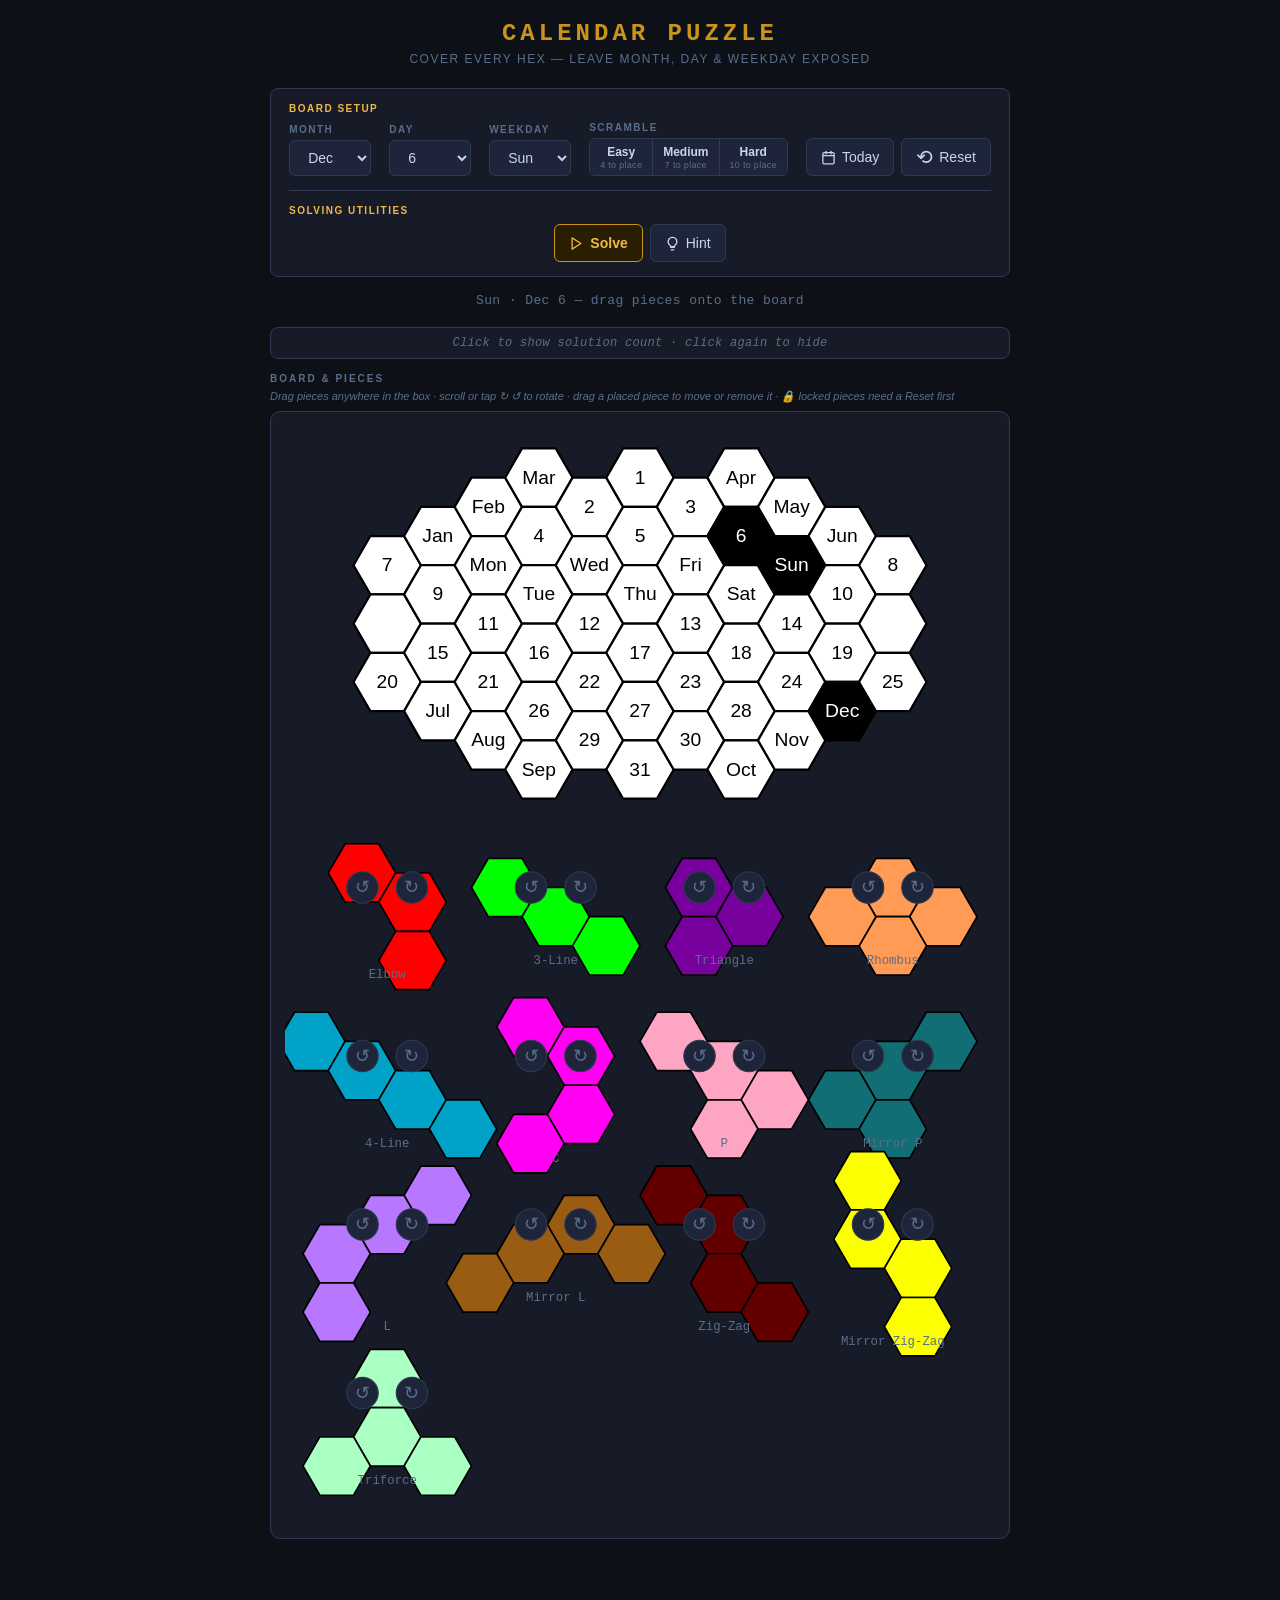
==== commit 37f7b2ca: "added solver animation" ====
--- a/index.html
+++ b/index.html
@@ -60,13 +60,35 @@
       border-radius: var(--radius);
       padding: 14px 18px;
       display: flex;
+      flex-direction: column;
+      gap: 14px;
+      margin-bottom: 16px;
+      width: 100%;
+      max-width: 740px;
+    }
+
+    .control-section-title {
+      font-size: 10px;
+      font-weight: 700;
+      letter-spacing: 1.5px;
+      text-transform: uppercase;
+      color: var(--accent-hi);
+      margin-bottom: 8px;
+    }
+
+    .control-section-row {
+      display: flex;
       flex-wrap: wrap;
       gap: 10px 18px;
       align-items: flex-end;
       justify-content: center;
-      margin-bottom: 16px;
+    }
+
+    .control-divider {
+      border: none;
+      border-top: 1px solid var(--border);
       width: 100%;
-      max-width: 740px;
+      margin: 0;
     }
 
     .cg { display: flex; flex-direction: column; gap: 5px; }
@@ -341,61 +363,76 @@
 </header>
 
 <div class="controls">
-  <div class="cg">
-    <label for="selMonth">Month</label>
-    <select id="selMonth">
-      <option>Jan</option><option>Feb</option><option>Mar</option>
-      <option>Apr</option><option>May</option><option>Jun</option>
-      <option>Jul</option><option>Aug</option><option>Sep</option>
-      <option>Oct</option><option>Nov</option><option>Dec</option>
-    </select>
-  </div>
-  <div class="cg">
-    <label for="selDay">Day</label>
-    <select id="selDay"></select>
-  </div>
-  <div class="cg">
-    <label for="selWeekday">Weekday</label>
-    <select id="selWeekday">
-      <option>Sun</option><option>Mon</option><option>Tue</option>
-      <option>Wed</option><option>Thu</option><option>Fri</option><option>Sat</option>
-    </select>
-  </div>
-  <div class="cg">
-    <label>Scramble</label>
-    <div class="scramble-group" id="scrambleGroup">
-      <button type="button" class="scramble-opt" id="scrambleEasy" data-n="9">
-        <span class="so-title">Easy</span>
-        <span class="so-sub">4 to place</span>
-      </button>
-      <button type="button" class="scramble-opt" id="scrambleMedium" data-n="6">
-        <span class="so-title">Medium</span>
-        <span class="so-sub">7 to place</span>
-      </button>
-      <button type="button" class="scramble-opt" id="scrambleHard" data-n="3">
-        <span class="so-title">Hard</span>
-        <span class="so-sub">10 to place</span>
-      </button>
+  <div class="control-section">
+    <div class="control-section-title">Board Setup</div>
+    <div class="control-section-row">
+      <div class="cg">
+        <label for="selMonth">Month</label>
+        <select id="selMonth">
+          <option>Jan</option><option>Feb</option><option>Mar</option>
+          <option>Apr</option><option>May</option><option>Jun</option>
+          <option>Jul</option><option>Aug</option><option>Sep</option>
+          <option>Oct</option><option>Nov</option><option>Dec</option>
+        </select>
+      </div>
+      <div class="cg">
+        <label for="selDay">Day</label>
+        <select id="selDay"></select>
+      </div>
+      <div class="cg">
+        <label for="selWeekday">Weekday</label>
+        <select id="selWeekday">
+          <option>Sun</option><option>Mon</option><option>Tue</option>
+          <option>Wed</option><option>Thu</option><option>Fri</option><option>Sat</option>
+        </select>
+      </div>
+      <div class="cg">
+        <label>Scramble</label>
+        <div class="scramble-group" id="scrambleGroup">
+          <button type="button" class="scramble-opt" id="scrambleEasy" data-n="9">
+            <span class="so-title">Easy</span>
+            <span class="so-sub">4 to place</span>
+          </button>
+          <button type="button" class="scramble-opt" id="scrambleMedium" data-n="6">
+            <span class="so-title">Medium</span>
+            <span class="so-sub">7 to place</span>
+          </button>
+          <button type="button" class="scramble-opt" id="scrambleHard" data-n="3">
+            <span class="so-title">Hard</span>
+            <span class="so-sub">10 to place</span>
+          </button>
+        </div>
+      </div>
+      <div class="cg" style="flex-direction:row;gap:7px;align-items:flex-end;">
+        <button class="btn" id="todayBtn">
+          <svg viewBox="0 0 24 24"><rect x="3" y="4" width="18" height="18" rx="2"/><line x1="3" y1="9" x2="21" y2="9"/><line x1="8" y1="2" x2="8" y2="6"/><line x1="16" y1="2" x2="16" y2="6"/></svg>
+          Today
+        </button>
+        <button class="btn" id="resetBtn">
+          <span class="btn-symbol">⟲</span>Reset
+        </button>
+      </div>
     </div>
   </div>
-  <div class="cg" style="flex-direction:row;gap:7px;align-items:flex-end;">
-    <button class="btn" id="todayBtn">
-      <svg viewBox="0 0 24 24"><rect x="3" y="4" width="18" height="18" rx="2"/><line x1="3" y1="9" x2="21" y2="9"/><line x1="8" y1="2" x2="8" y2="6"/><line x1="16" y1="2" x2="16" y2="6"/></svg>
-      Today
-    </button>
-    <button class="btn primary" id="solveButton">
-      <span class="spinner" id="spinner"></span>
-      <svg id="solveIcon" viewBox="0 0 24 24"><polygon points="5 3 19 12 5 21 5 3"/></svg>
-      Solve
-    </button>
-    <button class="btn" id="hintButton">
-      <span class="spinner" id="hintSpinner"></span>
-      <svg id="hintIcon" viewBox="0 0 24 24"><path d="M9 18h6"/><path d="M10 22h4"/><path d="M12 2a7 7 0 0 0-4 12.7c.6.5 1 1.2 1 2.05V17h6v-.25c0-.85.4-1.55 1-2.05A7 7 0 0 0 12 2z"/></svg>
-      Hint
-    </button>
-    <button class="btn" id="resetBtn">
-      <span class="btn-symbol">⟲</span>Reset
-    </button>
+
+  <hr class="control-divider">
+
+  <div class="control-section">
+    <div class="control-section-title">Solving Utilities</div>
+    <div class="control-section-row">
+      <div class="cg" style="flex-direction:row;gap:7px;align-items:flex-end;">
+        <button class="btn primary" id="solveButton">
+          <span class="spinner" id="spinner"></span>
+          <svg id="solveIcon" viewBox="0 0 24 24"><polygon points="5 3 19 12 5 21 5 3"/></svg>
+          Solve
+        </button>
+        <button class="btn" id="hintButton">
+          <span class="spinner" id="hintSpinner"></span>
+          <svg id="hintIcon" viewBox="0 0 24 24"><path d="M9 18h6"/><path d="M10 22h4"/><path d="M12 2a7 7 0 0 0-4 12.7c.6.5 1 1.2 1 2.05V17h6v-.25c0-.85.4-1.55 1-2.05A7 7 0 0 0 12 2z"/></svg>
+          Hint
+        </button>
+      </div>
+    </div>
   </div>
 </div>
 
@@ -1157,6 +1194,7 @@
     const g = makeSVG("g");
     g.setAttribute("class", pieceIdx === hintedPieceIdx ? "piece-group hint-target" : "piece-group");
     g.setAttribute("transform", `translate(${centerX - b.cx},${centerY - b.cy})`);
+    g.dataset.pieceIdx = String(pieceIdx);
 
     b.pts.forEach(([x, y]) => {
         const poly = makeSVG("polygon");
@@ -1703,6 +1741,89 @@
     return null;
 }
 
+/* ═══════════════════════════════════════════════════════════
+   Solve animation — plays each newly-placed piece as a quick
+   spin-then-slide into its board position, one at a time,
+   instead of just snapping the whole solution in at once.
+═══════════════════════════════════════════════════════════ */
+const SOLVE_ANIM_SPIN_MS = 260; // quick spin in the tray to reveal the rotation
+const SOLVE_ANIM_MOVE_MS = 340; // slide from the tray into its board slot
+const SOLVE_ANIM_GAP_MS  = 90;  // brief pause before the next piece starts
+
+function easeInOutCubic(t) {
+    return t < 0.5 ? 4 * t * t * t : 1 - Math.pow(-2 * t + 2, 3) / 2;
+}
+
+// Where a free piece's (x,y) would need to be for it to render exactly
+// where it'd land once placed on the board at this rotation/anchor — same
+// math used when picking a placed piece back up (onBoardPieceDragStart),
+// just run in reverse.
+function boardAnchorToFreeXY(pieceIdx, rotIdx, anchorRow, anchorCol) {
+    const b = pieceLocalBounds(pieceIdx, rotIdx);
+    const [rawAnchorX, rawAnchorY] = boardToPixel(anchorRow, anchorCol);
+    const anchorWorldX = rawAnchorX + BOARD_ORIGIN.x, anchorWorldY = rawAnchorY + BOARD_ORIGIN.y;
+    return { x: anchorWorldX - b.pts[0][0] + b.cx, y: anchorWorldY - b.pts[0][1] + b.cy };
+}
+
+// Spins the piece in place, in the tray, around its own current visual
+// center — purely cosmetic; the actual rotIdx swap happens after this
+// resolves, once the piece is back at a clean 0°/360° angle.
+function spinPieceInTray(pieceIdx, durationMs) {
+    return new Promise(resolve => {
+        const ps = pieceStates[pieceIdx];
+        const b = pieceLocalBounds(pieceIdx, ps.rotIdx);
+        const g = document.querySelector(`#freeLayer g.piece-group[data-piece-idx="${pieceIdx}"]`);
+        if (!g) { resolve(); return; }
+        const baseX = ps.x - b.cx, baseY = ps.y - b.cy;
+        const start = performance.now();
+        (function step(now) {
+            const t = Math.min(1, (now - start) / durationMs);
+            const angle = easeInOutCubic(t) * 360;
+            g.setAttribute("transform", `translate(${baseX},${baseY}) rotate(${angle} ${b.cx} ${b.cy})`);
+            if (t < 1) requestAnimationFrame(step); else resolve();
+        })(start);
+    });
+}
+
+// Slides a free piece from its current tray position to a target world
+// position, re-rendering the tray every frame.
+function movePieceInTray(pieceIdx, targetX, targetY, durationMs) {
+    return new Promise(resolve => {
+        const ps = pieceStates[pieceIdx];
+        const startX = ps.x, startY = ps.y;
+        const start = performance.now();
+        (function step(now) {
+            const t = Math.min(1, (now - start) / durationMs);
+            const eased = easeInOutCubic(t);
+            ps.x = startX + (targetX - startX) * eased;
+            ps.y = startY + (targetY - startY) * eased;
+            renderFreePieces();
+            if (t < 1) requestAnimationFrame(step); else resolve();
+        })(start);
+    });
+}
+
+function wait(ms) { return new Promise(resolve => setTimeout(resolve, ms)); }
+
+// Plays the full spin → slide → snap-into-place sequence for one piece.
+async function animatePieceIntoPlace(pieceIdx, targetRotIdx, anchorRow, anchorCol) {
+    hintedPieceIdx = pieceIdx; // reuse the hint glow as a "now placing this one" spotlight
+    renderFreePieces();
+
+    await spinPieceInTray(pieceIdx, SOLVE_ANIM_SPIN_MS);
+    pieceStates[pieceIdx].rotIdx = targetRotIdx;
+    renderFreePieces();
+
+    const target = boardAnchorToFreeXY(pieceIdx, targetRotIdx, anchorRow, anchorCol);
+    await movePieceInTray(pieceIdx, target.x, target.y, SOLVE_ANIM_MOVE_MS);
+
+    tryPlacePiece(pieceIdx, getPieceCells(pieceIdx, targetRotIdx), anchorRow, anchorCol);
+    redrawBoard(); // also clears hintedPieceIdx/hint highlight, since the board just changed for real
+    renderFreePieces();
+
+    await wait(SOLVE_ANIM_GAP_MS);
+}
+
 function syncPieceStatesFromSolution(solution) {
     const cellsByColor = {};
     for (let r = 0; r < solution.length; r++) {
@@ -1724,46 +1845,76 @@
     });
 }
 
-solveBtn.addEventListener("click", () => {
+solveBtn.addEventListener("click", async () => {
     const m = selMonth.value, d = selDay.value, w = selWeekday.value;
     const hasFixedPieces = pieceStates.some(ps => ps.placed);
-    solveBtn.disabled = true;
-    hintBtn.disabled = true;
-    scrambleOptBtns.forEach(b => b.disabled = true);
+
+    const setControlsDisabled = disabled => {
+        solveBtn.disabled = disabled;
+        hintBtn.disabled = disabled;
+        scrambleOptBtns.forEach(b => b.disabled = disabled);
+        document.getElementById("todayBtn").disabled = disabled;
+        document.getElementById("resetBtn").disabled = disabled;
+        selMonth.disabled = disabled;
+        selDay.disabled = disabled;
+        selWeekday.disabled = disabled;
+    };
+
+    setControlsDisabled(true);
     spinner2.style.display = "block";
     solveIcon.style.display = "none";
     setStatus(`Solving for ${w} · ${m} ${d}...`, "loading");
     legendEl.innerHTML = "";
 
-    requestAnimationFrame(() => setTimeout(() => {
-        // Keep whatever pieces are already on the board fixed in place, and
-        // only solve around them.
-        const fixedState = manualState.map(row => row.slice());
-        const result = solveCalendar(m, d, w, fixedState);
-        solveBtn.disabled = false;
-        hintBtn.disabled = false;
-        scrambleOptBtns.forEach(b => b.disabled = false);
-        spinner2.style.display = "none";
-        solveIcon.style.display = "block";
-
-        if (!result.solved) {
-            setStatus(
-                hasFixedPieces
-                    ? `No solution found for ${w} · ${m} ${d} with the current pieces kept in place`
-                    : `No solution found for ${w} · ${m} ${d}`,
-                "error"
-            );
-            return;
-        }
-
-        isAutoSolved = true;
-        manualState = result.solution.map(row => row.slice());
-        syncPieceStatesFromSolution(manualState);
-        document.getElementById("freeLayer").innerHTML = "";
-        drawBoard(manualState);
-        setStatus(`✓ Solved! — ${w} · ${m} ${d}`, "solved");
-        buildLegend();
-    }, 30));
+    await new Promise(r => requestAnimationFrame(() => setTimeout(r, 30)));
+
+    const fixedState = manualState.map(row => row.slice());
+    const result = solveCalendar(m, d, w, fixedState);
+    spinner2.style.display = "none";
+    solveIcon.style.display = "block";
+
+    if (!result.solved) {
+        setControlsDisabled(false);
+        setStatus(
+            hasFixedPieces
+                ? `No solution found for ${w} · ${m} ${d} with the current pieces kept in place`
+                : `No solution found for ${w} · ${m} ${d}`,
+            "error"
+        );
+        return;
+    }
+
+    // Work out every piece that still needs to be placed, and where —
+    // then play them in one at a time instead of snapping the board
+    // straight to the final solution.
+    const cellsByColor = {};
+    for (let r = 0; r < result.solution.length; r++) {
+        for (let c = 0; c < result.solution[r].length; c++) {
+            const v = result.solution[r][c];
+            if (v > 0) (cellsByColor[v] = cellsByColor[v] || []).push([r, c]);
+        }
+    }
+
+    const steps = [];
+    for (let i = 0; i < pieceStates.length; i++) {
+        if (pieceStates[i].placed) continue;
+        const cells = cellsByColor[i + 1];
+        if (!cells) continue;
+        const found = deriveRotAndAnchor(i, cells);
+        if (found) steps.push({ pieceIdx: i, rotIdx: found.rotIdx, anchorRow: found.anchorRow, anchorCol: found.anchorCol });
+    }
+
+    isAutoSolved = true;
+    setHoldingPiece(true); // suppress the (up to 1s) solution recount after every intermediate piece
+    for (const step of steps) {
+        await animatePieceIntoPlace(step.pieceIdx, step.rotIdx, step.anchorRow, step.anchorCol);
+    }
+    setHoldingPiece(false);
+    scheduleSolutionCount();
+
+    setControlsDisabled(false);
+    setStatus(`✓ Solved! — ${w} · ${m} ${d}`, "solved");
+    buildLegend();
 });
 
 hintBtn.addEventListener("click", () => {
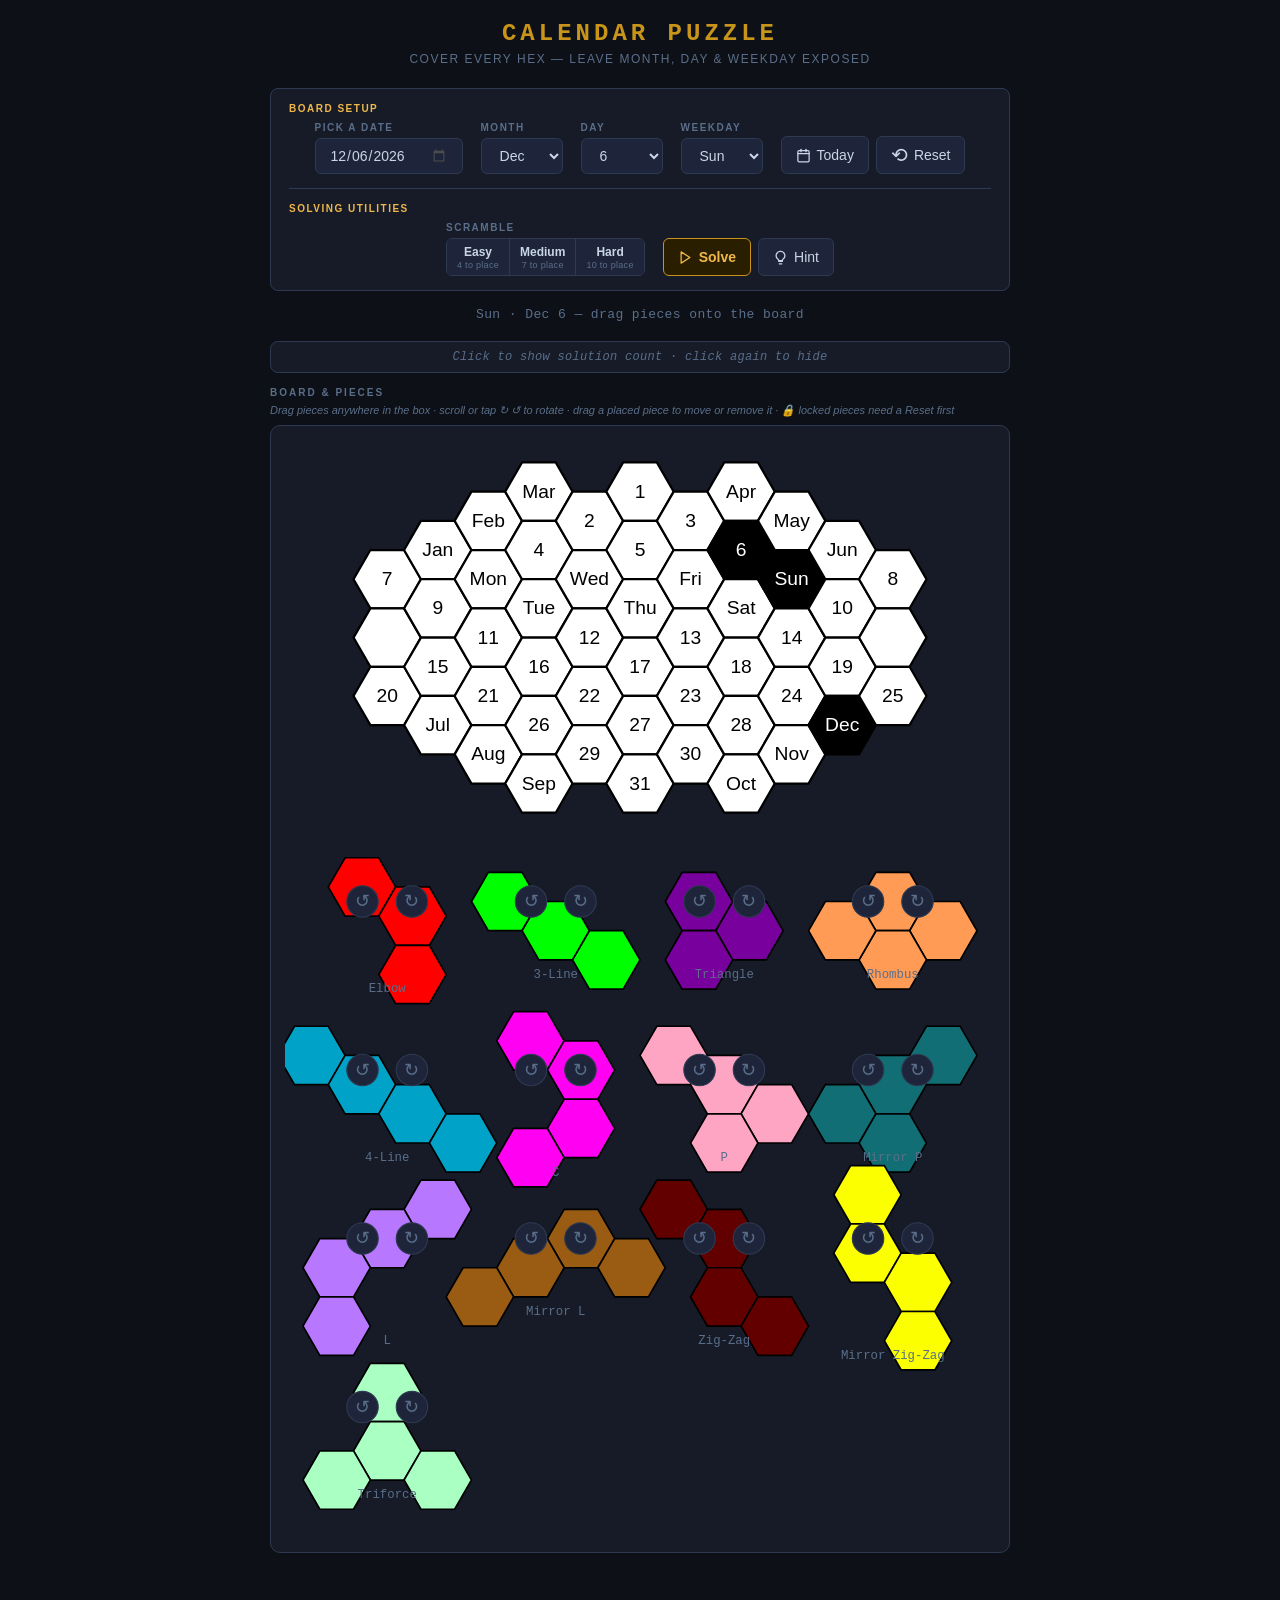
==== commit 3a94b736: "added solver animation" ====
--- a/index.html
+++ b/index.html
@@ -116,6 +116,26 @@
       appearance: auto;
     }
     select:hover, select:focus { border-color: var(--border-hi); }
+
+    input[type="date"] {
+      background: var(--surface2);
+      border: 1px solid var(--border);
+      border-radius: 6px;
+      color: var(--text);
+      font-size: 14px;
+      font-family: var(--ui);
+      padding: 8px 14px;
+      cursor: pointer;
+      outline: none;
+      min-width: 140px;
+      transition: border-color 0.15s;
+      color-scheme: dark;
+    }
+    input[type="date"]:hover, input[type="date"]:focus { border-color: var(--border-hi); }
+    input[type="date"]::-webkit-calendar-picker-indicator {
+      filter: invert(0.7);
+      cursor: pointer;
+    }
 
     .btn {
       display: inline-flex;
@@ -366,6 +386,10 @@
   <div class="control-section">
     <div class="control-section-title">Board Setup</div>
     <div class="control-section-row">
+      <div class="cg">
+        <label for="dateInput">Pick a date</label>
+        <input type="date" id="dateInput">
+      </div>
       <div class="cg">
         <label for="selMonth">Month</label>
         <select id="selMonth">
@@ -386,6 +410,23 @@
           <option>Wed</option><option>Thu</option><option>Fri</option><option>Sat</option>
         </select>
       </div>
+      <div class="cg" style="flex-direction:row;gap:7px;align-items:flex-end;">
+        <button class="btn" id="todayBtn">
+          <svg viewBox="0 0 24 24"><rect x="3" y="4" width="18" height="18" rx="2"/><line x1="3" y1="9" x2="21" y2="9"/><line x1="8" y1="2" x2="8" y2="6"/><line x1="16" y1="2" x2="16" y2="6"/></svg>
+          Today
+        </button>
+        <button class="btn" id="resetBtn">
+          <span class="btn-symbol">⟲</span>Reset
+        </button>
+      </div>
+    </div>
+  </div>
+
+  <hr class="control-divider">
+
+  <div class="control-section">
+    <div class="control-section-title">Solving Utilities</div>
+    <div class="control-section-row">
       <div class="cg">
         <label>Scramble</label>
         <div class="scramble-group" id="scrambleGroup">
@@ -403,23 +444,6 @@
           </button>
         </div>
       </div>
-      <div class="cg" style="flex-direction:row;gap:7px;align-items:flex-end;">
-        <button class="btn" id="todayBtn">
-          <svg viewBox="0 0 24 24"><rect x="3" y="4" width="18" height="18" rx="2"/><line x1="3" y1="9" x2="21" y2="9"/><line x1="8" y1="2" x2="8" y2="6"/><line x1="16" y1="2" x2="16" y2="6"/></svg>
-          Today
-        </button>
-        <button class="btn" id="resetBtn">
-          <span class="btn-symbol">⟲</span>Reset
-        </button>
-      </div>
-    </div>
-  </div>
-
-  <hr class="control-divider">
-
-  <div class="control-section">
-    <div class="control-section-title">Solving Utilities</div>
-    <div class="control-section-row">
       <div class="cg" style="flex-direction:row;gap:7px;align-items:flex-end;">
         <button class="btn primary" id="solveButton">
           <span class="spinner" id="spinner"></span>
@@ -1671,6 +1695,7 @@
 const selMonth   = document.getElementById("selMonth");
 const selDay     = document.getElementById("selDay");
 const selWeekday = document.getElementById("selWeekday");
+const dateInput  = document.getElementById("dateInput");
 const outputEl   = document.getElementById("output");
 const solveBtn   = document.getElementById("solveButton");
 const spinner2   = document.getElementById("spinner");
@@ -1695,8 +1720,36 @@
     selMonth.value   = MONTHS[n.getMonth()];
     selDay.value     = String(n.getDate());
     selWeekday.value = WEEKDAYS[n.getDay()];
+    dateInput.value  = `${n.getFullYear()}-${String(n.getMonth() + 1).padStart(2, "0")}-${String(n.getDate()).padStart(2, "0")}`;
 }
 applyToday();
+
+// <input type="date"> always hands back "YYYY-MM-DD". Parse it into
+// year/month/day parts and build the Date with the local-time constructor
+// (not `new Date(string)`, which parses as UTC midnight and can land on
+// the wrong day once converted to local time) — then pull month/day/weekday
+// out of that for the three dropdowns, same as applyToday() does for "now".
+function applyDateFromInput(value) {
+    if (!value) return;
+    const [y, mo, da] = value.split("-").map(Number);
+    if (!y || !mo || !da) return;
+    const n = new Date(y, mo - 1, da);
+    selMonth.value   = MONTHS[n.getMonth()];
+    selDay.value     = String(n.getDate());
+    selWeekday.value = WEEKDAYS[n.getDay()];
+}
+
+// Keeps the date input's month/day roughly in step whenever the dropdowns
+// change some other way (typing a weekday that doesn't match the real
+// calendar is a deliberate, independent puzzle knob, so this only follows
+// month/day — it doesn't try to force a "correct" weekday back in).
+function syncDateInputFromDropdowns() {
+    const monthIdx = MONTHS.indexOf(selMonth.value);
+    const day = parseInt(selDay.value, 10);
+    if (monthIdx < 0 || !day) return;
+    const year = dateInput.value ? dateInput.value.slice(0, 4) : String(new Date().getFullYear());
+    dateInput.value = `${year}-${String(monthIdx + 1).padStart(2, "0")}-${String(day).padStart(2, "0")}`;
+}
 
 function setStatus(msg, cls = "") { outputEl.textContent = msg; outputEl.className = cls; }
 
@@ -1708,6 +1761,7 @@
     initManualState(hardReset);
     redrawBoard();
     renderFreePieces();
+    syncDateInputFromDropdowns();
     setStatus(`${selWeekday.value} · ${selMonth.value} ${selDay.value} — drag pieces onto the board`);
 }
 
@@ -1716,6 +1770,7 @@
 selMonth.addEventListener("change",   () => drawInitial());
 selDay.addEventListener("change",     () => drawInitial());
 selWeekday.addEventListener("change", () => drawInitial());
+dateInput.addEventListener("change",  () => { applyDateFromInput(dateInput.value); drawInitial(); });
 document.getElementById("todayBtn").addEventListener("click", () => { applyToday(); drawInitial(); });
 document.getElementById("resetBtn").addEventListener("click", () => { legendEl.innerHTML = ""; drawInitial(true); });
 
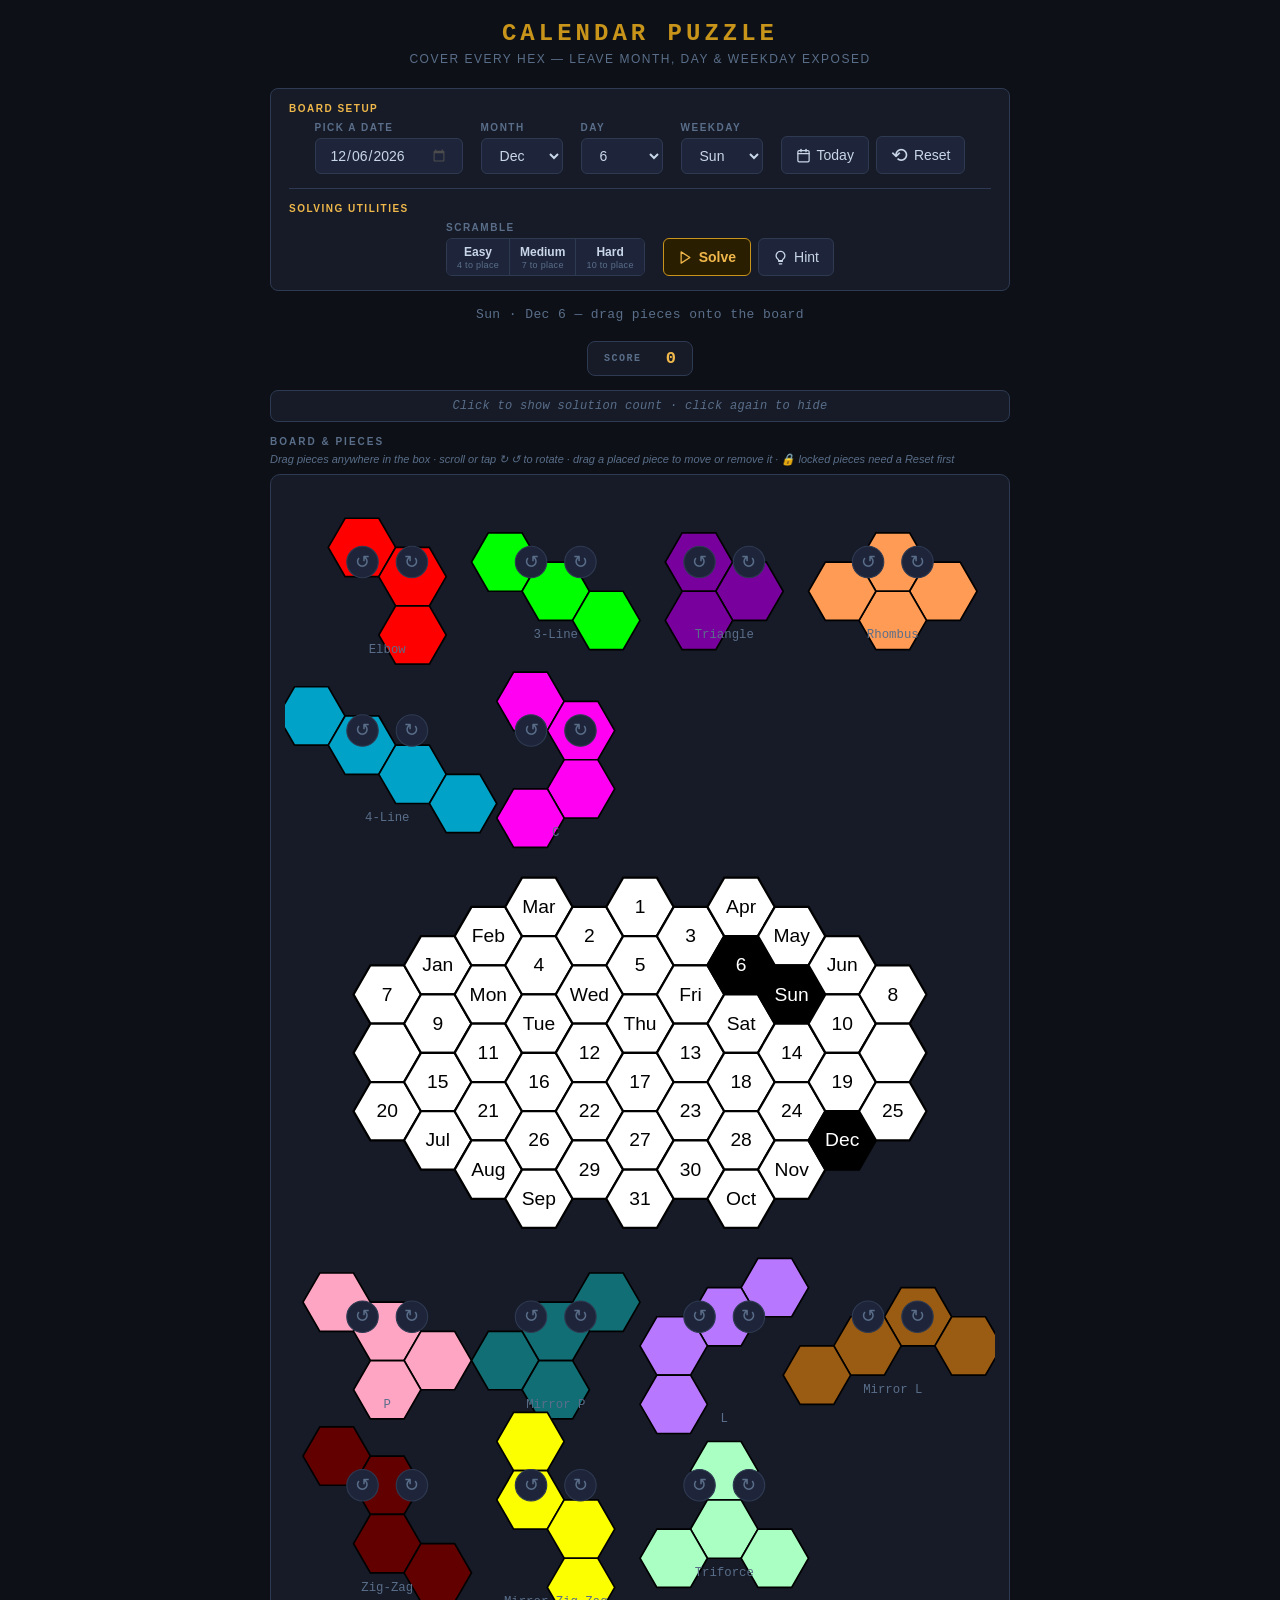
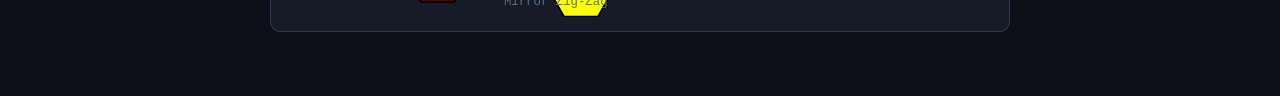
==== commit 0626100e: "added ability to cancel solver" ====
--- a/index.html
+++ b/index.html
@@ -367,6 +367,101 @@
       border: 1px solid rgba(255,255,255,0.1);
       flex-shrink: 0;
     }
+
+    .score-badge {
+      display: inline-flex;
+      align-items: center;
+      gap: 9px;
+      background: var(--surface);
+      border: 1px solid var(--border);
+      border-radius: var(--radius);
+      padding: 7px 16px;
+      margin-bottom: 14px;
+      font-family: var(--mono);
+      cursor: default;
+      transition: border-color 0.2s;
+    }
+    .score-badge .score-label {
+      font-size: 10px;
+      font-weight: 700;
+      letter-spacing: 1.5px;
+      text-transform: uppercase;
+      color: var(--text-muted);
+    }
+    .score-badge .score-value {
+      font-size: 17px;
+      font-weight: 700;
+      color: var(--accent-hi);
+      min-width: 1.5em;
+      text-align: right;
+    }
+    .score-badge.negative { border-color: var(--danger); }
+    .score-badge.negative .score-value { color: var(--danger); }
+    .score-badge.pulse .score-value { animation: scorePulse 0.35s ease-out; }
+    @keyframes scorePulse {
+      0%   { transform: scale(1.35); }
+      100% { transform: scale(1); }
+    }
+
+    /* ── win summary popup ───────────────────────────────── */
+    .modal-overlay {
+      display: none;
+      position: fixed;
+      inset: 0;
+      background: rgba(5, 7, 12, 0.72);
+      align-items: center;
+      justify-content: center;
+      z-index: 1000;
+      padding: 20px;
+    }
+    .modal-overlay.show { display: flex; }
+    .modal-box {
+      background: var(--surface);
+      border: 1px solid var(--border-hi);
+      border-radius: 12px;
+      padding: 28px 26px 22px;
+      width: 100%;
+      max-width: 360px;
+      text-align: center;
+      box-shadow: 0 20px 60px rgba(0,0,0,0.5);
+      animation: modalPop 0.22s ease-out;
+    }
+    @keyframes modalPop {
+      0%   { transform: scale(0.92); opacity: 0; }
+      100% { transform: scale(1); opacity: 1; }
+    }
+    .modal-box h2 {
+      font-family: var(--mono);
+      font-size: 19px;
+      color: var(--accent-hi);
+      margin-bottom: 18px;
+      letter-spacing: 0.5px;
+    }
+    .modal-rows {
+      display: flex;
+      flex-direction: column;
+      gap: 10px;
+      margin-bottom: 22px;
+    }
+    .modal-row {
+      display: flex;
+      align-items: baseline;
+      justify-content: space-between;
+      font-size: 13px;
+      color: var(--text-muted);
+      padding-bottom: 8px;
+      border-bottom: 1px solid var(--border);
+    }
+    .modal-row:last-child { border-bottom: none; padding-bottom: 0; }
+    .modal-row span:last-child {
+      font-family: var(--mono);
+      font-weight: 700;
+      font-size: 16px;
+      color: var(--text);
+    }
+    .modal-row.highlight span:last-child { color: var(--accent-hi); font-size: 20px; }
+    .modal-row.perfect span:last-child { color: var(--success); }
+    .modal-box .btn { width: 100%; }
 
     @media (max-width: 480px) {
       .controls { padding: 10px 12px; gap: 8px 12px; }
@@ -462,6 +557,11 @@
 
 <div id="output">Choose a date above, then drag pieces or hit Solve</div>
 
+<div class="score-badge" id="scoreBadge" title="10 pts per piece you place · -10 if you remove one · -5 per hint · +3 for each 3-tile piece placed before any 4-tile piece">
+  <span class="score-label">Score</span>
+  <span class="score-value" id="scoreValue">0</span>
+</div>
+
 <div class="solution-info" id="solutionInfo" role="button" tabindex="0" title="Click to reveal the solution count">
   <span class="si-placeholder" id="solutionPlaceholder">Click to show solution count · click again to hide</span>
   <span class="si-label">Possible solutions from here</span>
@@ -478,6 +578,31 @@
 </div>
 
 <div class="legend" id="legend"></div>
+
+<div class="modal-overlay" id="winOverlay">
+  <div class="modal-box">
+    <h2>🎉 Puzzle Solved!</h2>
+    <div class="modal-rows">
+      <div class="modal-row highlight">
+        <span>Final score</span>
+        <span id="winScore">0</span>
+      </div>
+      <div class="modal-row">
+        <span>Hints used</span>
+        <span id="winHints">0</span>
+      </div>
+      <div class="modal-row">
+        <span>3-tile bonus earned</span>
+        <span id="winBonus">0</span>
+      </div>
+      <div class="modal-row">
+        <span>Max possible (this scramble, no hints)</span>
+        <span id="winMax">0</span>
+      </div>
+    </div>
+    <button class="btn primary" id="winCloseBtn">Nice!</button>
+  </div>
+</div>
 
 <script>
 "use strict";
@@ -924,31 +1049,40 @@
     const boardW = maxX - minX, boardH = maxY - minY;
     const trayCols = 4;
     const slot = 150;
-    const trayRows = Math.ceil(PIECE_NAMES.length / trayCols);
-    const trayW = trayCols * slot;
-    const trayH = trayRows * slot;
     const gap = 26;
     const pad = 16;
+
+    // Split the pieces into two roughly-equal groups — one tray above the
+    // board, one below — instead of stacking everything in a single tray.
+    const aboveCount = Math.floor(PIECE_NAMES.length / 2);
+    const belowCount = PIECE_NAMES.length - aboveCount;
+    const aboveRows = Math.ceil(aboveCount / trayCols);
+    const belowRows = Math.ceil(belowCount / trayCols);
+    const trayW = trayCols * slot;
+    const aboveH = aboveRows * slot;
+    const belowH = belowRows * slot;
+
     const totalW = Math.max(boardW, trayW);
-    const totalH = boardH + gap + trayH;
+    const totalH = aboveH + gap + boardH + gap + belowH;
 
     // BOARD_ORIGIN maps raw boardToPixel(row,col) output into world space,
-    // shifted so the board is horizontally centered within totalW and
-    // top-aligned at world y = 0.
+    // shifted so the board is horizontally centered within totalW, with the
+    // "above" tray's height (plus a gap) pushing it down from world y = 0.
     const boardOrigin = {
         x: (totalW - boardW) / 2 - minX,
-        y: -minY
+        y: (aboveH + gap) - minY
     };
 
-    // Tray region is likewise centered within totalW, placed below the board.
+    // Both trays are centered within totalW, one above the board, one below.
     const trayX0 = (totalW - trayW) / 2;
-    const trayY0 = boardH + gap;
+    const trayAboveY0 = 0;
+    const trayBelowY0 = aboveH + gap + boardH + gap;
 
     return {
         boardOrigin,
         boardMinX: (totalW - boardW) / 2, boardMaxX: (totalW - boardW) / 2 + boardW,
-        boardMinY: 0, boardMaxY: boardH,
-        trayX0, trayY0, trayCols, trayRows, slot,
+        boardMinY: aboveH + gap, boardMaxY: aboveH + gap + boardH,
+        trayX0, trayAboveY0, trayBelowY0, trayCols, aboveCount, belowCount, slot,
         viewX: -pad, viewY: -pad,
         viewW: totalW + pad * 2, viewH: totalH + pad * 2
     };
@@ -956,6 +1090,11 @@
 
 const LAYOUT = computeLayout();
 const BOARD_ORIGIN = LAYOUT.boardOrigin;
+
+// Which tray zone each piece starts in — first half above the board, the
+// rest below — so the tray reads as "spread equally" on both sides.
+const ABOVE_PIECE_IDX = new Set(PIECE_NAMES.map((_, i) => i).slice(0, LAYOUT.aboveCount));
+
 
 function initSVG() {
     const svg = document.getElementById("board");
@@ -1106,6 +1245,114 @@
 let isAutoSolved = false;
 let hintedPieceIdx = -1; // which tray piece (if any) the Hint button is pointing at
 
+/* ═══════════════════════════════════════════════════════════
+   Scoring
+   +10 for every piece the user drags into place, -10 whenever
+   a placed piece is pulled back off the board, -5 per hint
+   given. Score resets to zero on Scramble or Reset. Pieces
+   placed automatically (Scramble locks, full Solve) never
+   affect score — only the player's own placements do.
+
+   Bonus: +3 for every 3-tile piece placed before any 4-tile
+   piece has been played. "Played" is a one-way flag — once a
+   4-tile piece has gone onto the board, no later 3-tile
+   placement qualifies, even if that 4-tile piece is later
+   picked back up. And the +3 itself only sticks for as long as
+   that particular 3-tile piece stays on the board: pulling a
+   bonus-earning piece back off revokes its +3 immediately, so
+   there's no way to bank the bonus and then rearrange freely.
+═══════════════════════════════════════════════════════════ */
+const PIECE_SIZES = PIECE_NAMES.map(name => PIECES[name].length);
+
+let score = 0;
+let hintsUsed = 0;
+let bonusEarned = 0;
+let fourTilePlayed = false; // one-way: true forever once a 4-tile piece is placed
+let maxPossibleScore = PIECE_NAMES.length * 10;
+let puzzleCompletedAnnounced = false;
+
+const scoreBadgeEl = document.getElementById("scoreBadge");
+const scoreValueEl = document.getElementById("scoreValue");
+
+function updateScoreDisplay() {
+    scoreValueEl.textContent = String(score);
+    scoreBadgeEl.classList.toggle("negative", score < 0);
+    scoreBadgeEl.classList.remove("pulse");
+    void scoreBadgeEl.offsetWidth; // restart the pulse animation each time
+    scoreBadgeEl.classList.add("pulse");
+}
+
+function addScore(delta) {
+    score += delta;
+    updateScoreDisplay();
+}
+
+function resetScore() {
+    score = 0;
+    hintsUsed = 0;
+    bonusEarned = 0;
+    fourTilePlayed = false;
+    updateScoreDisplay();
+}
+
+// Called right after a piece the player dragged themselves lands on the
+// board — awards/tracks the 3-tile-before-any-4-tile bonus for that piece.
+function registerPiecePlacementBonus(pieceIdx) {
+    const ps = pieceStates[pieceIdx];
+    if (PIECE_SIZES[pieceIdx] === 3) {
+        if (!fourTilePlayed) {
+            addScore(3);
+            bonusEarned += 3;
+            ps.bonusAwarded = true;
+        } else {
+            ps.bonusAwarded = false;
+        }
+    } else {
+        fourTilePlayed = true;
+        ps.bonusAwarded = false;
+    }
+}
+
+// Called when a piece is pulled back off the board — revokes its bonus if
+// it was currently holding one, so removing a piece can never keep the
+// points from a bonus that no longer reflects the board's real state.
+function revokePieceBonusIfAny(pieceIdx) {
+    const ps = pieceStates[pieceIdx];
+    if (ps.bonusAwarded) {
+        addScore(-3);
+        bonusEarned -= 3;
+        ps.bonusAwarded = false;
+    }
+}
+
+// The max achievable score depends on how many pieces are actually left for
+// the player to place — locked (scrambled-in) pieces don't count — plus
+// whatever 3-tile bonus is still achievable. If a 4-tile piece is already
+// locked onto the board by a scramble, no bonus is achievable at all.
+function updateMaxPossibleScore() {
+    const unplacedIdx = pieceStates.map((_, i) => i).filter(i => !pieceStates[i].locked);
+    const base = unplacedIdx.length * 10;
+    const fourAlreadyLocked = pieceStates.some((ps, i) => ps.locked && PIECE_SIZES[i] === 4);
+    const bonus = fourAlreadyLocked ? 0 : unplacedIdx.filter(i => PIECE_SIZES[i] === 3).length * 3;
+    maxPossibleScore = base + bonus;
+}
+
+function showWinPopup() {
+    if (puzzleCompletedAnnounced) return;
+    puzzleCompletedAnnounced = true;
+    document.getElementById("winScore").textContent = String(score);
+    document.getElementById("winHints").textContent = String(hintsUsed);
+    document.getElementById("winBonus").textContent = String(bonusEarned);
+    document.getElementById("winMax").textContent = String(maxPossibleScore);
+    const maxRow = document.getElementById("winMax").closest(".modal-row");
+    maxRow.classList.toggle("perfect", hintsUsed === 0 && score === maxPossibleScore);
+    document.getElementById("winOverlay").classList.add("show");
+}
+
+document.getElementById("winCloseBtn").addEventListener("click", () => {
+    document.getElementById("winOverlay").classList.remove("show");
+});
+
 function getPieceCells(pieceIdx, rotIdx) {
     const name = PIECE_NAMES[pieceIdx];
     const rots = PIECE_ROTATIONS[name];
@@ -1122,17 +1369,20 @@
         rotIdx: (!hardReset && pieceStates[i]) ? pieceStates[i].rotIdx : 0,
         placed: false,
         locked: false,
+        bonusAwarded: false,
         x: (!hardReset && pieceStates[i]) ? pieceStates[i].x : undefined,
         y: (!hardReset && pieceStates[i]) ? pieceStates[i].y : undefined
     }));
     isAutoSolved = false;
+    puzzleCompletedAnnounced = false;
+    updateMaxPossibleScore();
 }
 
 function redrawBoard() { drawBoard(manualState); scheduleSolutionCount(); }
 
 function removePieceFromBoard(pieceIdx) {
     const ps = pieceStates[pieceIdx];
-    if (!ps.placed) return;
+    if (!ps.placed) return false;
     const cells = getPieceCells(pieceIdx, ps.rotIdx);
     const coords = cells.map(([dr, dc]) => [ps.anchorRow + dr, ps.anchorCol + dc]);
     const colorIdx = pieceIdx + 1;
@@ -1140,6 +1390,7 @@
         if (manualState[r] && manualState[r][c] === colorIdx) manualState[r][c] = 0;
     }
     ps.placed = false;
+    return true;
 }
 
 // Picking up a piece that's already snapped onto the board: detach it from
@@ -1168,6 +1419,8 @@
     ps.y = anchorWorldY - b.pts[0][1] + b.cy;
 
     removePieceFromBoard(pieceIdx);
+    addScore(-10);
+    revokePieceBonusIfAny(pieceIdx);
     redrawBoard();
     renderFreePieces();
 
@@ -1305,17 +1558,20 @@
 function renderFreePieces() {
     const layer = document.getElementById("freeLayer");
     layer.innerHTML = "";
-    let slotIdx = 0;
+    let aboveSlot = 0, belowSlot = 0;
     PIECE_NAMES.forEach((name, i) => {
         const ps = pieceStates[i];
-        if (ps.placed) { slotIdx++; return; }
+        const isAbove = ABOVE_PIECE_IDX.has(i);
+        if (ps.placed) { if (isAbove) aboveSlot++; else belowSlot++; return; }
         if (ps.x === undefined || ps.y === undefined) {
+            const slotIdx = isAbove ? aboveSlot : belowSlot;
             const col = slotIdx % LAYOUT.trayCols;
             const row = Math.floor(slotIdx / LAYOUT.trayCols);
+            const y0 = isAbove ? LAYOUT.trayAboveY0 : LAYOUT.trayBelowY0;
             ps.x = LAYOUT.trayX0 + col * LAYOUT.slot + LAYOUT.slot / 2;
-            ps.y = LAYOUT.trayY0 + row * LAYOUT.slot + LAYOUT.slot / 2;
+            ps.y = y0 + row * LAYOUT.slot + LAYOUT.slot / 2;
         }
-        slotIdx++;
+        if (isAbove) aboveSlot++; else belowSlot++;
         layer.appendChild(buildPieceGroup(i, ps.x, ps.y));
     });
 }
@@ -1472,10 +1728,13 @@
 
     if (hit && hit.valid) {
         if (tryPlacePiece(pieceIdx, cells, hit.anchorRow, hit.anchorCol)) {
+            addScore(10);
+            registerPiecePlacementBonus(pieceIdx);
             redrawBoard();
             renderFreePieces();
             if (checkWin()) {
                 setStatus("🎉 Puzzle solved! Well done!", "solved");
+                showWinPopup();
             } else {
                 const rem = pieceStates.filter(p => !p.placed).length;
                 setStatus(`"${PIECE_NAMES[pieceIdx]}" placed · ${rem} piece${rem !== 1 ? "s" : ""} remaining`);
@@ -1772,7 +2031,7 @@
 selWeekday.addEventListener("change", () => drawInitial());
 dateInput.addEventListener("change",  () => { applyDateFromInput(dateInput.value); drawInitial(); });
 document.getElementById("todayBtn").addEventListener("click", () => { applyToday(); drawInitial(); });
-document.getElementById("resetBtn").addEventListener("click", () => { legendEl.innerHTML = ""; drawInitial(true); });
+document.getElementById("resetBtn").addEventListener("click", () => { legendEl.innerHTML = ""; resetScore(); drawInitial(true); });
 
 // After solving, figure out which rotation + anchor cell reproduces a given
 // piece's actual cells in the solution, so it stays draggable afterward
@@ -1970,6 +2229,7 @@
     setControlsDisabled(false);
     setStatus(`✓ Solved! — ${w} · ${m} ${d}`, "solved");
     buildLegend();
+    if (checkWin()) showWinPopup();
 });
 
 hintBtn.addEventListener("click", () => {
@@ -2024,6 +2284,7 @@
 
         if (targetIdx === -1) {
             setStatus(checkWin() ? "🎉 Puzzle solved! Well done!" : "Nothing left to hint — you're all set.", "solved");
+            if (checkWin()) showWinPopup();
             return;
         }
 
@@ -2039,6 +2300,8 @@
         hintedPieceIdx = targetIdx;
         renderFreePieces();
         drawHintHighlight(cells, targetIdx + 1);
+        hintsUsed++;
+        addScore(-5);
 
         setStatus(`💡 Hint: "${PIECE_NAMES[targetIdx]}" goes at the highlighted cells — drag it into place`);
     }, 30));
@@ -2046,6 +2309,7 @@
 
 function runScramble(n) {
     const m = selMonth.value, d = selDay.value, w = selWeekday.value;
+    resetScore();
     scrambleOptBtns.forEach(b => b.disabled = true);
     solveBtn.disabled = true;
     hintBtn.disabled = true;
@@ -2102,6 +2366,10 @@
             tryPlacePiece(pieceIdx, getPieceCells(pieceIdx, found.rotIdx), found.anchorRow, found.anchorCol);
             ps.locked = true;
         });
+        // A scrambled-in 4-tile piece counts as already "played" for bonus
+        // purposes — it was on the board before the player made any moves.
+        if (pieceStates.some((ps, i) => ps.locked && PIECE_SIZES[i] === 4)) fourTilePlayed = true;
+        updateMaxPossibleScore();
 
         redrawBoard();
         renderFreePieces();
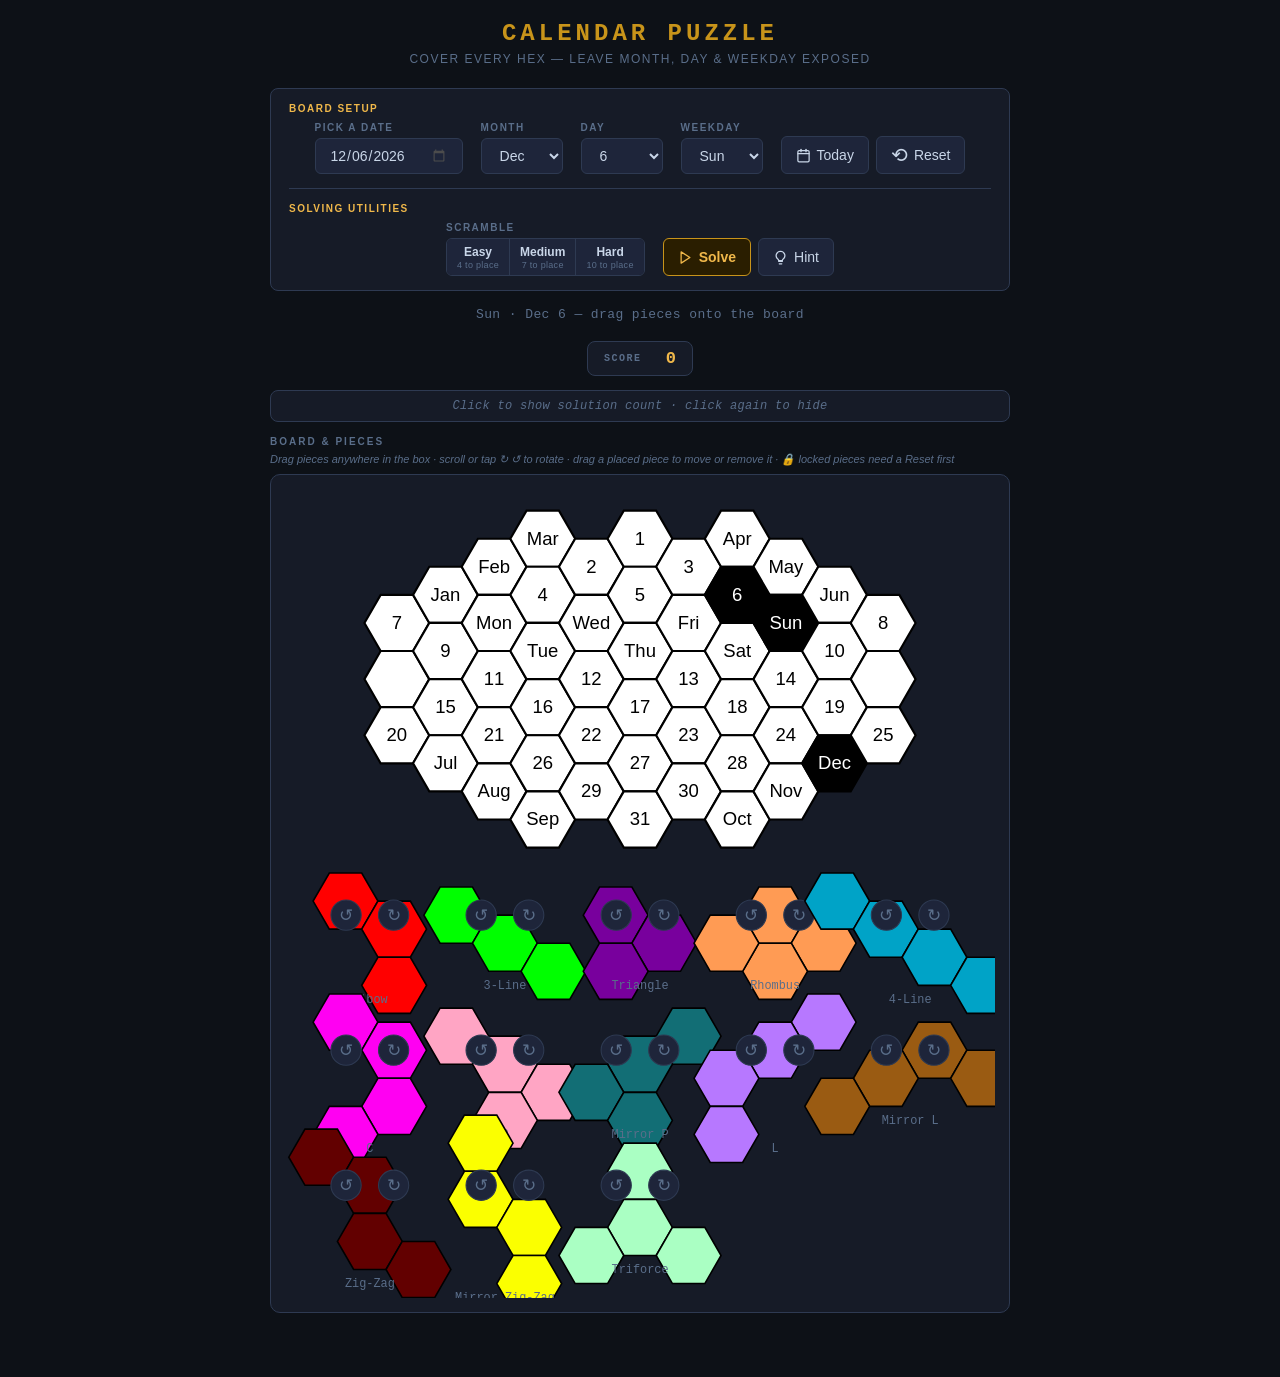
==== commit 3e8a28f1: "added ability to cancel solver" ====
--- a/index.html
+++ b/index.html
@@ -165,6 +165,15 @@
       font-weight: 600;
     }
     .btn.primary:hover { background: #3a2800; }
+
+    .btn.btn-cancel {
+      background: #3a1414;
+      border-color: var(--danger);
+      color: #ffb3b3;
+      font-weight: 600;
+    }
+    .btn.btn-cancel:hover { background: #4a1a1a; }
+    .btn.btn-cancel:disabled { opacity: 0.6; }
 
     .btn svg {
       width: 15px; height: 15px;
@@ -543,7 +552,7 @@
         <button class="btn primary" id="solveButton">
           <span class="spinner" id="spinner"></span>
           <svg id="solveIcon" viewBox="0 0 24 24"><polygon points="5 3 19 12 5 21 5 3"/></svg>
-          Solve
+          <span id="solveLabel">Solve</span>
         </button>
         <button class="btn" id="hintButton">
           <span class="spinner" id="hintSpinner"></span>
@@ -1047,42 +1056,33 @@
         }
     }
     const boardW = maxX - minX, boardH = maxY - minY;
-    const trayCols = 4;
-    const slot = 150;
-    const gap = 26;
+    const trayCols = 5;
+    const slot = 125;
+    const trayRows = Math.ceil(PIECE_NAMES.length / trayCols);
+    const trayW = trayCols * slot;
+    const trayH = trayRows * slot;
+    const gap = 22;
     const pad = 16;
-
-    // Split the pieces into two roughly-equal groups — one tray above the
-    // board, one below — instead of stacking everything in a single tray.
-    const aboveCount = Math.floor(PIECE_NAMES.length / 2);
-    const belowCount = PIECE_NAMES.length - aboveCount;
-    const aboveRows = Math.ceil(aboveCount / trayCols);
-    const belowRows = Math.ceil(belowCount / trayCols);
-    const trayW = trayCols * slot;
-    const aboveH = aboveRows * slot;
-    const belowH = belowRows * slot;
-
     const totalW = Math.max(boardW, trayW);
-    const totalH = aboveH + gap + boardH + gap + belowH;
+    const totalH = boardH + gap + trayH;
 
     // BOARD_ORIGIN maps raw boardToPixel(row,col) output into world space,
-    // shifted so the board is horizontally centered within totalW, with the
-    // "above" tray's height (plus a gap) pushing it down from world y = 0.
+    // shifted so the board is horizontally centered within totalW and
+    // top-aligned at world y = 0.
     const boardOrigin = {
         x: (totalW - boardW) / 2 - minX,
-        y: (aboveH + gap) - minY
+        y: -minY
     };
 
-    // Both trays are centered within totalW, one above the board, one below.
+    // The tray sits below the board, centered within totalW.
     const trayX0 = (totalW - trayW) / 2;
-    const trayAboveY0 = 0;
-    const trayBelowY0 = aboveH + gap + boardH + gap;
+    const trayY0 = boardH + gap;
 
     return {
         boardOrigin,
         boardMinX: (totalW - boardW) / 2, boardMaxX: (totalW - boardW) / 2 + boardW,
-        boardMinY: aboveH + gap, boardMaxY: aboveH + gap + boardH,
-        trayX0, trayAboveY0, trayBelowY0, trayCols, aboveCount, belowCount, slot,
+        boardMinY: 0, boardMaxY: boardH,
+        trayX0, trayY0, trayCols, trayRows, slot,
         viewX: -pad, viewY: -pad,
         viewW: totalW + pad * 2, viewH: totalH + pad * 2
     };
@@ -1090,10 +1090,6 @@
 
 const LAYOUT = computeLayout();
 const BOARD_ORIGIN = LAYOUT.boardOrigin;
-
-// Which tray zone each piece starts in — first half above the board, the
-// rest below — so the tray reads as "spread equally" on both sides.
-const ABOVE_PIECE_IDX = new Set(PIECE_NAMES.map((_, i) => i).slice(0, LAYOUT.aboveCount));
 
 
 function initSVG() {
@@ -1558,20 +1554,17 @@
 function renderFreePieces() {
     const layer = document.getElementById("freeLayer");
     layer.innerHTML = "";
-    let aboveSlot = 0, belowSlot = 0;
+    let slotIdx = 0;
     PIECE_NAMES.forEach((name, i) => {
         const ps = pieceStates[i];
-        const isAbove = ABOVE_PIECE_IDX.has(i);
-        if (ps.placed) { if (isAbove) aboveSlot++; else belowSlot++; return; }
+        if (ps.placed) { slotIdx++; return; }
         if (ps.x === undefined || ps.y === undefined) {
-            const slotIdx = isAbove ? aboveSlot : belowSlot;
             const col = slotIdx % LAYOUT.trayCols;
             const row = Math.floor(slotIdx / LAYOUT.trayCols);
-            const y0 = isAbove ? LAYOUT.trayAboveY0 : LAYOUT.trayBelowY0;
             ps.x = LAYOUT.trayX0 + col * LAYOUT.slot + LAYOUT.slot / 2;
-            ps.y = y0 + row * LAYOUT.slot + LAYOUT.slot / 2;
+            ps.y = LAYOUT.trayY0 + row * LAYOUT.slot + LAYOUT.slot / 2;
         }
-        if (isAbove) aboveSlot++; else belowSlot++;
+        slotIdx++;
         layer.appendChild(buildPieceGroup(i, ps.x, ps.y));
     });
 }
@@ -1959,6 +1952,7 @@
 const solveBtn   = document.getElementById("solveButton");
 const spinner2   = document.getElementById("spinner");
 const solveIcon  = document.getElementById("solveIcon");
+const solveLabel = document.getElementById("solveLabel");
 const hintBtn    = document.getElementById("hintButton");
 const hintSpinner= document.getElementById("hintSpinner");
 const hintIcon   = document.getElementById("hintIcon");
@@ -2060,6 +2054,22 @@
    spin-then-slide into its board position, one at a time,
    instead of just snapping the whole solution in at once.
 ═══════════════════════════════════════════════════════════ */
+// True for the whole span the Solve button is active (the brief search plus
+// the piece-by-piece animation) — the button itself becomes a red "Cancel"
+// for that whole span. solveCancelled is checked inside the animation frame
+// loops (see spinPieceInTray/movePieceInTray/wait) so a click takes effect
+// immediately rather than waiting for the current piece to finish animating.
+let solveRunning = false;
+let solveCancelled = false;
+
+function setSolveButtonRunning(running) {
+    solveRunning = running;
+    solveBtn.classList.toggle("btn-cancel", running);
+    solveBtn.classList.toggle("primary", !running);
+    solveLabel.textContent = running ? "Cancel" : "Solve";
+    solveBtn.title = running ? "Stop the solve animation" : "";
+}
+
 const SOLVE_ANIM_SPIN_MS = 260; // quick spin in the tray to reveal the rotation
 const SOLVE_ANIM_MOVE_MS = 340; // slide from the tray into its board slot
 const SOLVE_ANIM_GAP_MS  = 90;  // brief pause before the next piece starts
@@ -2091,6 +2101,7 @@
         const baseX = ps.x - b.cx, baseY = ps.y - b.cy;
         const start = performance.now();
         (function step(now) {
+            if (solveCancelled) { resolve(); return; } // stop this frame loop immediately
             const t = Math.min(1, (now - start) / durationMs);
             const angle = easeInOutCubic(t) * 360;
             g.setAttribute("transform", `translate(${baseX},${baseY}) rotate(${angle} ${b.cx} ${b.cy})`);
@@ -2107,6 +2118,7 @@
         const startX = ps.x, startY = ps.y;
         const start = performance.now();
         (function step(now) {
+            if (solveCancelled) { resolve(); return; } // freeze right where it is
             const t = Math.min(1, (now - start) / durationMs);
             const eased = easeInOutCubic(t);
             ps.x = startX + (targetX - startX) * eased;
@@ -2117,19 +2129,28 @@
     });
 }
 
-function wait(ms) { return new Promise(resolve => setTimeout(resolve, ms)); }
+function wait(ms) {
+    return new Promise(resolve => {
+        if (solveCancelled) { resolve(); return; }
+        setTimeout(resolve, ms);
+    });
+}
 
 // Plays the full spin → slide → snap-into-place sequence for one piece.
+// Bails out (without placing the piece) as soon as a cancellation is seen,
+// leaving things exactly where the animation was interrupted.
 async function animatePieceIntoPlace(pieceIdx, targetRotIdx, anchorRow, anchorCol) {
     hintedPieceIdx = pieceIdx; // reuse the hint glow as a "now placing this one" spotlight
     renderFreePieces();
 
     await spinPieceInTray(pieceIdx, SOLVE_ANIM_SPIN_MS);
+    if (solveCancelled) { redrawBoard(); renderFreePieces(); return; }
     pieceStates[pieceIdx].rotIdx = targetRotIdx;
     renderFreePieces();
 
     const target = boardAnchorToFreeXY(pieceIdx, targetRotIdx, anchorRow, anchorCol);
     await movePieceInTray(pieceIdx, target.x, target.y, SOLVE_ANIM_MOVE_MS);
+    if (solveCancelled) { redrawBoard(); renderFreePieces(); return; }
 
     tryPlacePiece(pieceIdx, getPieceCells(pieceIdx, targetRotIdx), anchorRow, anchorCol);
     redrawBoard(); // also clears hintedPieceIdx/hint highlight, since the board just changed for real
@@ -2160,11 +2181,18 @@
 }
 
 solveBtn.addEventListener("click", async () => {
+    if (solveRunning) {
+        // This click is a Cancel — request the animation to stop, and don't
+        // let it be clicked again while that's winding down.
+        solveCancelled = true;
+        solveBtn.disabled = true;
+        return;
+    }
+
     const m = selMonth.value, d = selDay.value, w = selWeekday.value;
     const hasFixedPieces = pieceStates.some(ps => ps.placed);
 
     const setControlsDisabled = disabled => {
-        solveBtn.disabled = disabled;
         hintBtn.disabled = disabled;
         scrambleOptBtns.forEach(b => b.disabled = disabled);
         document.getElementById("todayBtn").disabled = disabled;
@@ -2175,6 +2203,8 @@
     };
 
     setControlsDisabled(true);
+    solveCancelled = false;
+    setSolveButtonRunning(true);
     spinner2.style.display = "block";
     solveIcon.style.display = "none";
     setStatus(`Solving for ${w} · ${m} ${d}...`, "loading");
@@ -2187,8 +2217,20 @@
     spinner2.style.display = "none";
     solveIcon.style.display = "block";
 
+    // A cancel click can only be processed once this synchronous search
+    // returns control to the event loop — catch it here before committing
+    // to anything, in case it happened during the (usually brief) search.
+    if (solveCancelled) {
+        setControlsDisabled(false);
+        setSolveButtonRunning(false);
+        solveBtn.disabled = false;
+        setStatus("Solve cancelled", "error");
+        return;
+    }
+
     if (!result.solved) {
         setControlsDisabled(false);
+        setSolveButtonRunning(false);
         setStatus(
             hasFixedPieces
                 ? `No solution found for ${w} · ${m} ${d} with the current pieces kept in place`
@@ -2221,15 +2263,23 @@
     isAutoSolved = true;
     setHoldingPiece(true); // suppress the (up to 1s) solution recount after every intermediate piece
     for (const step of steps) {
+        if (solveCancelled) break;
         await animatePieceIntoPlace(step.pieceIdx, step.rotIdx, step.anchorRow, step.anchorCol);
     }
     setHoldingPiece(false);
     scheduleSolutionCount();
 
     setControlsDisabled(false);
-    setStatus(`✓ Solved! — ${w} · ${m} ${d}`, "solved");
-    buildLegend();
-    if (checkWin()) showWinPopup();
+    setSolveButtonRunning(false);
+    solveBtn.disabled = false;
+
+    if (solveCancelled) {
+        setStatus("Solve cancelled — pieces placed so far are kept", "error");
+    } else {
+        setStatus(`✓ Solved! — ${w} · ${m} ${d}`, "solved");
+        buildLegend();
+        if (checkWin()) showWinPopup();
+    }
 });
 
 hintBtn.addEventListener("click", () => {
